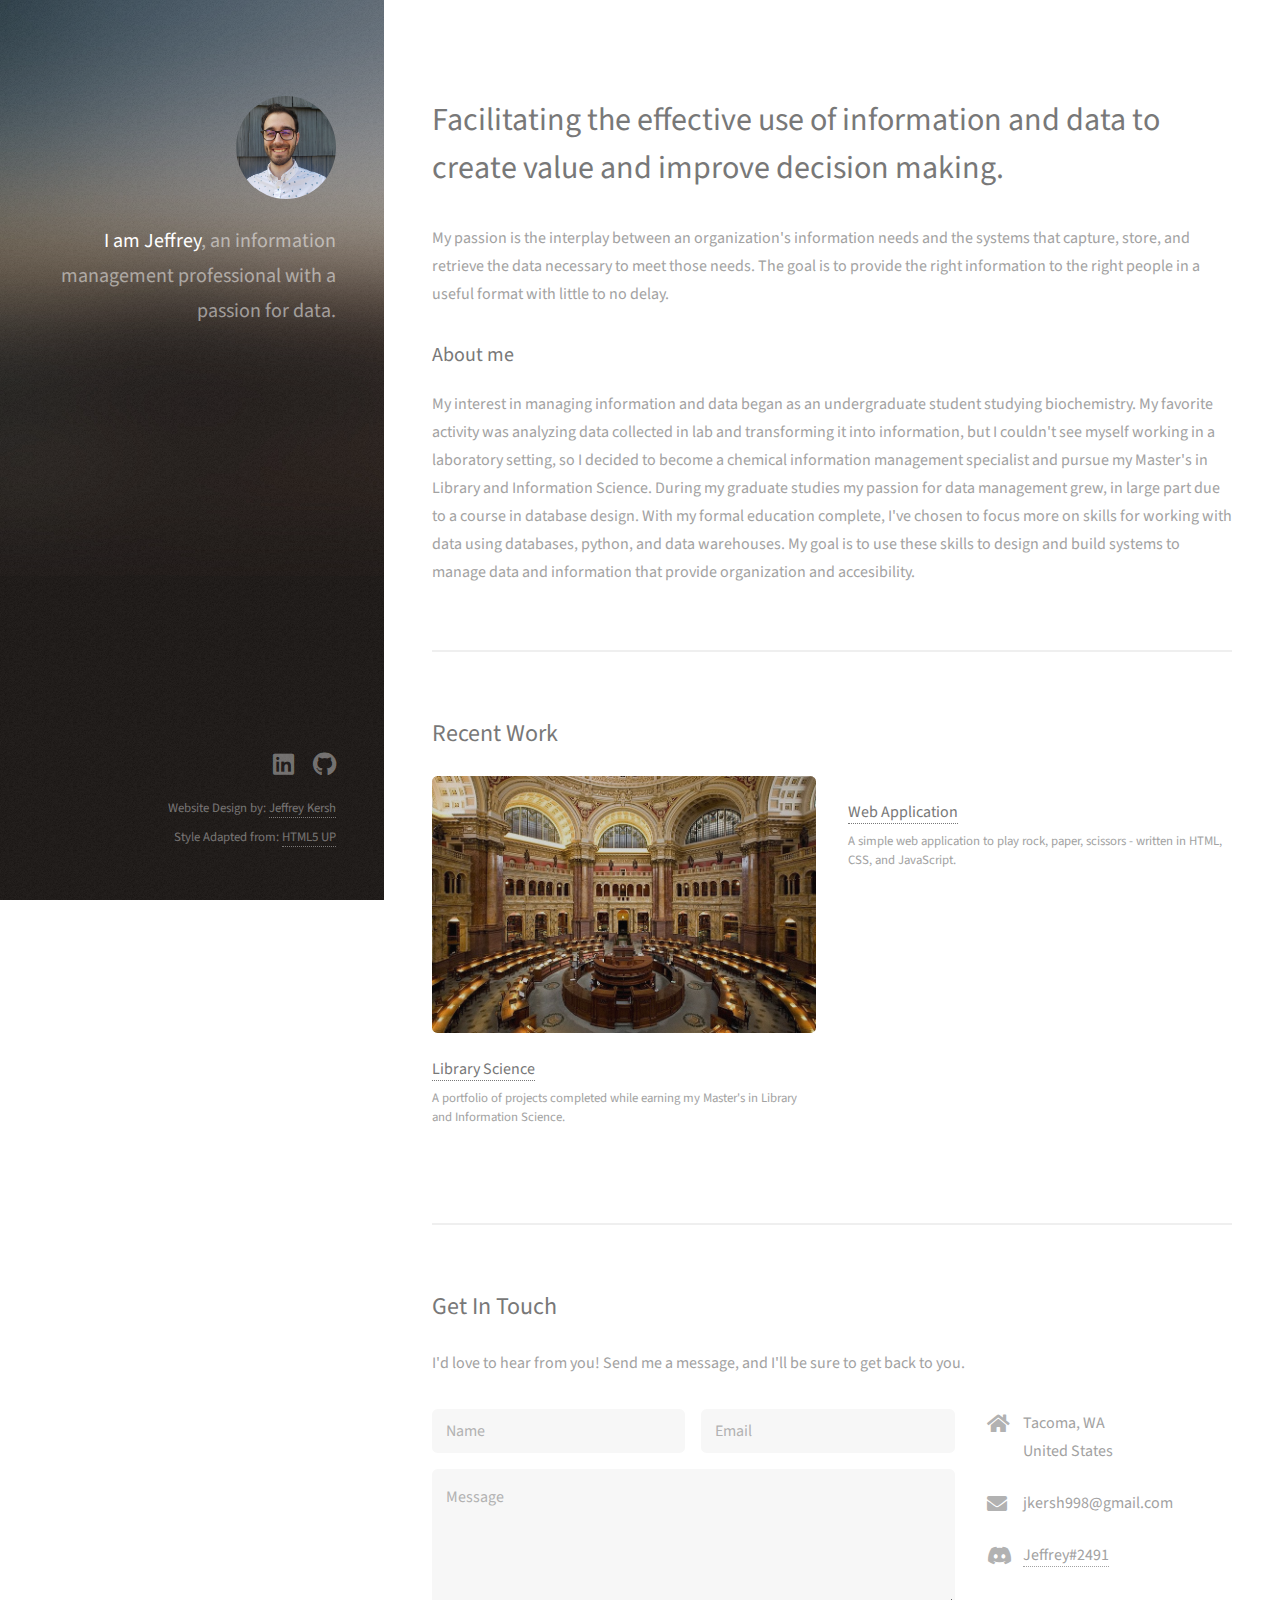
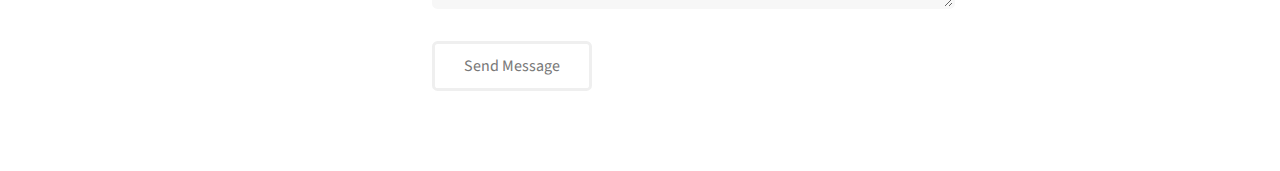
==== index.html @ 899136a6 "Updated Image for Web App" ====
<!DOCTYPE HTML>
<!--
	Strata by HTML5 UP
	html5up.net | @ajlkn
	Free for personal and commercial use under the CCA 3.0 license (html5up.net/license)
-->
<html>
	<head>
		<title>Jeffrey Kersh | Portfolio</title>
		<!-- website icon -->
		<link rel="icon" type="image/x-icon" href="/images/favicon.ico" >
		<link rel="shortcut icon" type="image/x-icon" href="/images/favicon.ico"/>
		<meta charset="utf-8" />
		<meta name="viewport" content="width=device-width, initial-scale=1, user-scalable=no" />
		<link rel="stylesheet" href="assets/css/main.css" />
	</head>
	<body class="is-preload">

		<!-- Header -->
			<header id="header">
				<div class="inner">
					<a href="#" class="image avatar"><img src="images/avatar.png" alt="" /></a>
					<h1><strong>I am Jeffrey</strong>, an information management professional <br />
						with a passion for data. 
						<!-- and aspiring <a href="https://www.codecademy.com/resources/blog/what-does-a-data-engineer-do/">data engineer</a>. -->
					</h1>
				</div>
			</header>

		<!-- Main -->
			<div id="main">

				<!-- One -->
					<section id="one">
						<header class="major">
							<h2>Facilitating the effective use of information and data to create value and improve decision making.<br />
							</h2>
						</header>
						<p>My passion is the interplay between an organization's information needs and the systems that capture, store, and retrieve the data necessary to meet those needs.
							The goal is to provide the right information to the right people in a useful format with little to no delay.
						</p>
						<h3>About me</h3>
						<p>My interest in managing information and data began as an undergraduate student studying biochemistry. My favorite activity was analyzing data collected in lab and transforming
							it into information, but I couldn't see myself working in a laboratory setting, so I decided to become a chemical information management specialist and pursue my Master's in 
							Library and Information Science. During my graduate studies my passion for data management grew, in large part due to a course in database design. With my formal education complete, 
							I've chosen to focus more on skills for working with data using databases, python, and data warehouses. My goal is to use these skills to design and build systems to manage data 
							and information that provide organization and accesibility.
							<!-- timeline - use images to clarify -->
						</p>
						<!-- <ul class="actions">
							<li><a href="#" class="button">Learn More</a></li>
						</ul> -->
					</section>

				<!-- Two -->
					<section id="two">
						<h2>Recent Work</h2>
						<div class="row">
							<!-- <article class="col-6 col-12-xsmall work-item">
								<a href="images/fulls/01.jpg" class="image fit thumb"><img src="images/thumbs/01.jpg" alt="" /></a>
								<h3>Database</h3>
								<p>A classic relational database designed to store information about a personal collection of books - including tracking information for loans.</p>
							</article>
							<article class="col-6 col-12-xsmall work-item">
								<a href="images/fulls/02.jpg" class="image fit thumb"><img src="images/thumbs/02.jpg" alt="" /></a>
								<h3>Python</h3>
								<p>A collection of classic programming problems and their solutions in python.</p>
							</article>
							<article class="col-6 col-12-xsmall work-item">
								<a href="images/fulls/03.jpg" class="image fit thumb"><img src="images/thumbs/03.jpg" alt="" /></a>
								<h3>Data Pipeline</h3>
								<p>An open-source ETL pipeline to prepare data for analysis.</p>
							</article> -->
							<article class="col-6 col-12-xsmall work-item">
								<a href="https://emporia.digication.com/jeffrey-kersh-slim-portfolio/Introduction" target="_blank" class="image fit thumb"><img src="images/thumbs/06.jpg" alt="" /></a>
								<h3><a href="https://emporia.digication.com/jeffrey-kersh-slim-portfolio/Introduction" target="_blank">Library Science</a></h3>
								<p>A portfolio of projects completed while earning my Master's in Library and Information Science.</p>
							</article>
							<article class="col-6 col-12-xsmall work-item">
								<a href="https://jeffrey-kersh.github.io/rock-paper-scissors/" class="image fit thumb"><img src="images/thumbs/04.jpg" alt="" /></a>
								<h3><a href="https://jeffrey-kersh.github.io/rock-paper-scissors/" target="_blank">Web Application</a></h3>
								<p>A simple web application to play rock, paper, scissors - written in HTML, CSS, and JavaScript.</p>
							</article>
							<!-- <article class="col-6 col-12-xsmall work-item">
								<a href="images/fulls/05.jpg" class="image fit thumb"><img src="images/thumbs/05.jpg" alt="" /></a>
								<h3>Excel</h3>
								<p>Custom Macros, Add-Ins, and VBA Projects for working with data in Excel.</p>
							</article> -->
						</div>
						<!-- <ul class="actions">
							<li><a href="#" class="button">Full Portfolio</a></li>
						</ul> -->
					</section>

				<!-- Three -->
					<section id="three">
						<h2>Get In Touch</h2>
						<p>I'd love to hear from you! Send me a message, and I'll be sure to get back to you.</p>
						<div class="row">
							<div class="col-8 col-12-small">
								<form method="post" action="#">
									<div class="row gtr-uniform gtr-50">
										<div class="col-6 col-12-xsmall"><input type="text" name="name" id="name" placeholder="Name" /></div>
										<div class="col-6 col-12-xsmall"><input type="email" name="email" id="email" placeholder="Email" /></div>
										<div class="col-12"><textarea name="message" id="message" placeholder="Message" rows="4"></textarea></div>
									</div>
								</form>
								<ul class="actions">
									<li><input type="submit" value="Send Message" /></li>
								</ul>
							</div>
							<div class="col-4 col-12-small">
								<ul class="labeled-icons">
									<li>
										<h3 class="icon solid fa-home"><span class="label">Address</span></h3>
										Tacoma, WA<br />
										United States
									</li>
									<!-- <li>
										<h3 class="icon solid fa-mobile-alt"><span class="label">Phone</span></h3>
										208-449-7172
									</li> -->
									<li>
										<h3 class="icon solid fa-envelope"><span class="label">Email</span></h3>
										jkersh998@gmail.com
									</li>
									<li>
										<h3 class="icon brands fa-discord"><span class="label">Discord</span></h3>
										<a href="https://discord.com/channels/Jeffrey#2491" target="_blank">Jeffrey#2491</a>
									</li>
								</ul>
							</div>
						</div>
					</section>

				<!-- Four -->
				<!--
					<section id="four">
						<h2>Elements</h2>

						<section>
							<h4>Text</h4>
							<p>This is <b>bold</b> and this is <strong>strong</strong>. This is <i>italic</i> and this is <em>emphasized</em>.
							This is <sup>superscript</sup> text and this is <sub>subscript</sub> text.
							This is <u>underlined</u> and this is code: <code>for (;;) { ... }</code>. Finally, <a href="#">this is a link</a>.</p>
							<hr />
							<header>
								<h4>Heading with a Subtitle</h4>
								<p>Lorem ipsum dolor sit amet nullam id egestas urna aliquam</p>
							</header>
							<p>Nunc lacinia ante nunc ac lobortis. Interdum adipiscing gravida odio porttitor sem non mi integer non faucibus ornare mi ut ante amet placerat aliquet. Volutpat eu sed ante lacinia sapien lorem accumsan varius montes viverra nibh in adipiscing blandit tempus accumsan.</p>
							<header>
								<h5>Heading with a Subtitle</h5>
								<p>Lorem ipsum dolor sit amet nullam id egestas urna aliquam</p>
							</header>
							<p>Nunc lacinia ante nunc ac lobortis. Interdum adipiscing gravida odio porttitor sem non mi integer non faucibus ornare mi ut ante amet placerat aliquet. Volutpat eu sed ante lacinia sapien lorem accumsan varius montes viverra nibh in adipiscing blandit tempus accumsan.</p>
							<hr />
							<h2>Heading Level 2</h2>
							<h3>Heading Level 3</h3>
							<h4>Heading Level 4</h4>
							<h5>Heading Level 5</h5>
							<h6>Heading Level 6</h6>
							<hr />
							<h5>Blockquote</h5>
							<blockquote>Fringilla nisl. Donec accumsan interdum nisi, quis tincidunt felis sagittis eget tempus euismod. Vestibulum ante ipsum primis in faucibus vestibulum. Blandit adipiscing eu felis iaculis volutpat ac adipiscing accumsan faucibus. Vestibulum ante ipsum primis in faucibus lorem ipsum dolor sit amet nullam adipiscing eu felis.</blockquote>
							<h5>Preformatted</h5>
							<pre><code>i = 0;

while (!deck.isInOrder()) {
print 'Iteration ' + i;
deck.shuffle();
i++;
}

print 'It took ' + i + ' iterations to sort the deck.';</code></pre>
						</section>

						<section>
							<h4>Lists</h4>
							<div class="row">
								<div class="col-6 col-12-xsmall">
									<h5>Unordered</h5>
									<ul>
										<li>Dolor pulvinar etiam magna etiam.</li>
										<li>Sagittis adipiscing lorem eleifend.</li>
										<li>Felis enim feugiat dolore viverra.</li>
									</ul>
									<h5>Alternate</h5>
									<ul class="alt">
										<li>Dolor pulvinar etiam magna etiam.</li>
										<li>Sagittis adipiscing lorem eleifend.</li>
										<li>Felis enim feugiat dolore viverra.</li>
									</ul>
								</div>
								<div class="col-6 col-12-xsmall">
									<h5>Ordered</h5>
									<ol>
										<li>Dolor pulvinar etiam magna etiam.</li>
										<li>Etiam vel felis at lorem sed viverra.</li>
										<li>Felis enim feugiat dolore viverra.</li>
										<li>Dolor pulvinar etiam magna etiam.</li>
										<li>Etiam vel felis at lorem sed viverra.</li>
										<li>Felis enim feugiat dolore viverra.</li>
									</ol>
									<h5>Icons</h5>
									<ul class="icons">
										<li><a href="#" class="icon brands fa-twitter"><span class="label">Twitter</span></a></li>
										<li><a href="#" class="icon brands fa-facebook-f"><span class="label">Facebook</span></a></li>
										<li><a href="#" class="icon brands fa-instagram"><span class="label">Instagram</span></a></li>
										<li><a href="#" class="icon brands fa-github"><span class="label">Github</span></a></li>
										<li><a href="#" class="icon brands fa-dribbble"><span class="label">Dribbble</span></a></li>
										<li><a href="#" class="icon brands fa-tumblr"><span class="label">Tumblr</span></a></li>
									</ul>
								</div>
							</div>
							<h5>Actions</h5>
							<ul class="actions">
								<li><a href="#" class="button primary">Default</a></li>
								<li><a href="#" class="button">Default</a></li>
							</ul>
							<ul class="actions small">
								<li><a href="#" class="button primary small">Small</a></li>
								<li><a href="#" class="button small">Small</a></li>
							</ul>
							<div class="row">
								<div class="col-6 col-12-small">
									<ul class="actions stacked">
										<li><a href="#" class="button primary">Default</a></li>
										<li><a href="#" class="button">Default</a></li>
									</ul>
								</div>
								<div class="col-6 col-12-small">
									<ul class="actions stacked">
										<li><a href="#" class="button primary small">Small</a></li>
										<li><a href="#" class="button small">Small</a></li>
									</ul>
								</div>
								<div class="col-6 col-12-small">
									<ul class="actions stacked">
										<li><a href="#" class="button primary fit">Default</a></li>
										<li><a href="#" class="button fit">Default</a></li>
									</ul>
								</div>
								<div class="col-6 col-12-small">
									<ul class="actions stacked">
										<li><a href="#" class="button primary small fit">Small</a></li>
										<li><a href="#" class="button small fit">Small</a></li>
									</ul>
								</div>
							</div>
						</section>

						<section>
							<h4>Table</h4>
							<h5>Default</h5>
							<div class="table-wrapper">
								<table>
									<thead>
										<tr>
											<th>Name</th>
											<th>Description</th>
											<th>Price</th>
										</tr>
									</thead>
									<tbody>
										<tr>
											<td>Item One</td>
											<td>Ante turpis integer aliquet porttitor.</td>
											<td>29.99</td>
										</tr>
										<tr>
											<td>Item Two</td>
											<td>Vis ac commodo adipiscing arcu aliquet.</td>
											<td>19.99</td>
										</tr>
										<tr>
											<td>Item Three</td>
											<td> Morbi faucibus arcu accumsan lorem.</td>
											<td>29.99</td>
										</tr>
										<tr>
											<td>Item Four</td>
											<td>Vitae integer tempus condimentum.</td>
											<td>19.99</td>
										</tr>
										<tr>
											<td>Item Five</td>
											<td>Ante turpis integer aliquet porttitor.</td>
											<td>29.99</td>
										</tr>
									</tbody>
									<tfoot>
										<tr>
											<td colspan="2"></td>
											<td>100.00</td>
										</tr>
									</tfoot>
								</table>
							</div>

							<h5>Alternate</h5>
							<div class="table-wrapper">
								<table class="alt">
									<thead>
										<tr>
											<th>Name</th>
											<th>Description</th>
											<th>Price</th>
										</tr>
									</thead>
									<tbody>
										<tr>
											<td>Item One</td>
											<td>Ante turpis integer aliquet porttitor.</td>
											<td>29.99</td>
										</tr>
										<tr>
											<td>Item Two</td>
											<td>Vis ac commodo adipiscing arcu aliquet.</td>
											<td>19.99</td>
										</tr>
										<tr>
											<td>Item Three</td>
											<td> Morbi faucibus arcu accumsan lorem.</td>
											<td>29.99</td>
										</tr>
										<tr>
											<td>Item Four</td>
											<td>Vitae integer tempus condimentum.</td>
											<td>19.99</td>
										</tr>
										<tr>
											<td>Item Five</td>
											<td>Ante turpis integer aliquet porttitor.</td>
											<td>29.99</td>
										</tr>
									</tbody>
									<tfoot>
										<tr>
											<td colspan="2"></td>
											<td>100.00</td>
										</tr>
									</tfoot>
								</table>
							</div>
						</section>

						<section>
							<h4>Buttons</h4>
							<ul class="actions">
								<li><a href="#" class="button primary">Primary</a></li>
								<li><a href="#" class="button">Default</a></li>
							</ul>
							<ul class="actions">
								<li><a href="#" class="button large">Large</a></li>
								<li><a href="#" class="button">Default</a></li>
								<li><a href="#" class="button small">Small</a></li>
							</ul>
							<ul class="actions fit">
								<li><a href="#" class="button primary fit">Fit</a></li>
								<li><a href="#" class="button fit">Fit</a></li>
							</ul>
							<ul class="actions fit small">
								<li><a href="#" class="button primary fit small">Fit + Small</a></li>
								<li><a href="#" class="button fit small">Fit + Small</a></li>
							</ul>
							<ul class="actions">
								<li><a href="#" class="button primary icon solid fa-download">Icon</a></li>
								<li><a href="#" class="button icon solid fa-download">Icon</a></li>
							</ul>
							<ul class="actions">
								<li><span class="button primary disabled">Primary</span></li>
								<li><span class="button disabled">Default</span></li>
							</ul>
						</section>

						<section>
							<h4>Form</h4>
							<form method="post" action="#">
								<div class="row gtr-uniform gtr-50">
									<div class="col-6 col-12-xsmall">
										<input type="text" name="demo-name" id="demo-name" value="" placeholder="Name" />
									</div>
									<div class="col-6 col-12-xsmall">
										<input type="email" name="demo-email" id="demo-email" value="" placeholder="Email" />
									</div>
									<div class="col-12">
										<select name="demo-category" id="demo-category">
											<option value="">- Category -</option>
											<option value="1">Manufacturing</option>
											<option value="1">Shipping</option>
											<option value="1">Administration</option>
											<option value="1">Human Resources</option>
										</select>
									</div>
									<div class="col-4 col-12-small">
										<input type="radio" id="demo-priority-low" name="demo-priority" checked>
										<label for="demo-priority-low">Low Priority</label>
									</div>
									<div class="col-4 col-12-small">
										<input type="radio" id="demo-priority-normal" name="demo-priority">
										<label for="demo-priority-normal">Normal Priority</label>
									</div>
									<div class="col-4 col-12-small">
										<input type="radio" id="demo-priority-high" name="demo-priority">
										<label for="demo-priority-high">High Priority</label>
									</div>
									<div class="col-6 col-12-small">
										<input type="checkbox" id="demo-copy" name="demo-copy">
										<label for="demo-copy">Email me a copy of this message</label>
									</div>
									<div class="col-6 col-12-small">
										<input type="checkbox" id="demo-human" name="demo-human" checked>
										<label for="demo-human">I am a human and not a robot</label>
									</div>
									<div class="col-12">
										<textarea name="demo-message" id="demo-message" placeholder="Enter your message" rows="6"></textarea>
									</div>
									<div class="col-12">
										<ul class="actions">
											<li><input type="submit" value="Send Message" class="primary" /></li>
											<li><input type="reset" value="Reset" /></li>
										</ul>
									</div>
								</div>
							</form>
						</section>

						<section>
							<h4>Image</h4>
							<h5>Fit</h5>
							<div class="box alt">
								<div class="row gtr-50 gtr-uniform">
									<div class="col-12"><span class="image fit"><img src="images/fulls/05.jpg" alt="" /></span></div>
									<div class="col-4"><span class="image fit"><img src="images/thumbs/01.jpg" alt="" /></span></div>
									<div class="col-4"><span class="image fit"><img src="images/thumbs/02.jpg" alt="" /></span></div>
									<div class="col-4"><span class="image fit"><img src="images/thumbs/03.jpg" alt="" /></span></div>
									<div class="col-4"><span class="image fit"><img src="images/thumbs/04.jpg" alt="" /></span></div>
									<div class="col-4"><span class="image fit"><img src="images/thumbs/05.jpg" alt="" /></span></div>
									<div class="col-4"><span class="image fit"><img src="images/thumbs/06.jpg" alt="" /></span></div>
									<div class="col-4"><span class="image fit"><img src="images/thumbs/03.jpg" alt="" /></span></div>
									<div class="col-4"><span class="image fit"><img src="images/thumbs/02.jpg" alt="" /></span></div>
									<div class="col-4"><span class="image fit"><img src="images/thumbs/01.jpg" alt="" /></span></div>
								</div>
							</div>
							<h5>Left &amp; Right</h5>
							<p><span class="image left"><img src="images/avatar.jpg" alt="" /></span>Fringilla nisl. Donec accumsan interdum nisi, quis tincidunt felis sagittis eget. tempus euismod. Vestibulum ante ipsum primis in faucibus vestibulum. Blandit adipiscing eu felis iaculis volutpat ac adipiscing accumsan eu faucibus. Integer ac pellentesque praesent tincidunt felis sagittis eget. tempus euismod. Vestibulum ante ipsum primis in faucibus vestibulum. Blandit adipiscing eu felis iaculis volutpat ac adipiscing accumsan eu faucibus. Integer ac pellentesque praesent. Donec accumsan interdum nisi, quis tincidunt felis sagittis eget. tempus euismod. Vestibulum ante ipsum primis in faucibus vestibulum. Blandit adipiscing eu felis iaculis volutpat ac adipiscing accumsan eu faucibus. Integer ac pellentesque praesent tincidunt felis sagittis eget. tempus euismod. Vestibulum ante ipsum primis in faucibus vestibulum. Blandit adipiscing eu felis iaculis volutpat ac adipiscing accumsan eu faucibus. Integer ac pellentesque praesent.</p>
							<p><span class="image right"><img src="images/avatar.jpg" alt="" /></span>Fringilla nisl. Donec accumsan interdum nisi, quis tincidunt felis sagittis eget. tempus euismod. Vestibulum ante ipsum primis in faucibus vestibulum. Blandit adipiscing eu felis iaculis volutpat ac adipiscing accumsan eu faucibus. Integer ac pellentesque praesent tincidunt felis sagittis eget. tempus euismod. Vestibulum ante ipsum primis in faucibus vestibulum. Blandit adipiscing eu felis iaculis volutpat ac adipiscing accumsan eu faucibus. Integer ac pellentesque praesent. Donec accumsan interdum nisi, quis tincidunt felis sagittis eget. tempus euismod. Vestibulum ante ipsum primis in faucibus vestibulum. Blandit adipiscing eu felis iaculis volutpat ac adipiscing accumsan eu faucibus. Integer ac pellentesque praesent tincidunt felis sagittis eget. tempus euismod. Vestibulum ante ipsum primis in faucibus vestibulum. Blandit adipiscing eu felis iaculis volutpat ac adipiscing accumsan eu faucibus. Integer ac pellentesque praesent.</p>
						</section>

					</section>
				-->

			</div>

		<!-- Footer -->
			<footer id="footer">
				<div class="inner">
					<ul class="icons">
						<li><a href="https://www.linkedin.com/in/jeffrey-kersh/" target="_blank" class="icon brands fa-linkedin"><span class="label">Twitter</span></a></li>
						<li><a href="https://github.com/jeffrey-kersh" target="_blank" class="icon brands fa-github"><span class="label">Github</span></a></li>
						<!-- <li><a href="#" class="icon brands fa-dribbble"><span class="label">Dribbble</span></a></li>
						<li><a href="#" class="icon solid fa-envelope"><span class="label">Email</span></a></li> -->
					</ul>
					<ul class="copyright">
						<!-- <li>&copy; Untitled</li> -->
						<li>Website Design by: <a href="https://www.jeffreykersh.com">Jeffrey Kersh</a></li>
						<li>Style Adapted from: <a href="http://html5up.net">HTML5 UP</a></li>
					</ul>
				</div>
			</footer>

		<!-- Scripts -->
			<script src="assets/js/jquery.min.js"></script>
			<!-- <script src="assets/js/jquery.poptrox.min.js"></script> -->
			<script src="assets/js/browser.min.js"></script>
			<script src="assets/js/breakpoints.min.js"></script>
			<script src="assets/js/util.js"></script>
			<script src="assets/js/main.js"></script>

	</body>
</html>
---- assets/css/main.css ----
@import url("fontawesome-all.min.css");
@import url("https://fonts.googleapis.com/css?family=Source+Sans+Pro:400,400italic");

/*
	Strata by HTML5 UP
	html5up.net | @ajlkn
	Free for personal and commercial use under the CCA 3.0 license (html5up.net/license)
*/

html, body, div, span, applet, object,
iframe, h1, h2, h3, h4, h5, h6, p, blockquote,
pre, a, abbr, acronym, address, big, cite,
code, del, dfn, em, img, ins, kbd, q, s, samp,
small, strike, strong, sub, sup, tt, var, b,
u, i, center, dl, dt, dd, ol, ul, li, fieldset,
form, label, legend, table, caption, tbody,
tfoot, thead, tr, th, td, article, aside,
canvas, details, embed, figure, figcaption,
footer, header, hgroup, menu, nav, output, ruby,
section, summary, time, mark, audio, video {
	margin: 0;
	padding: 0;
	border: 0;
	font-size: 100%;
	font: inherit;
	vertical-align: baseline;}

article, aside, details, figcaption, figure,
footer, header, hgroup, menu, nav, section {
	display: block;}

body {
	line-height: 1;
}

ol, ul {
	list-style: none;
}

blockquote, q {
	quotes: none;
}

	blockquote:before, blockquote:after, q:before, q:after {
		content: '';
		content: none;
	}

table {
	border-collapse: collapse;
	border-spacing: 0;
}

body {
	-webkit-text-size-adjust: none;
}

mark {
	background-color: transparent;
	color: inherit;
}

input::-moz-focus-inner {
	border: 0;
	padding: 0;
}

input, select, textarea {
	-moz-appearance: none;
	-webkit-appearance: none;
	-ms-appearance: none;
	appearance: none;
}

/* Basic */

	html {
		box-sizing: border-box;
	}

	*, *:before, *:after {
		box-sizing: inherit;
	}

	body {
		background: #fff;
	}

		body.is-preload *, body.is-preload *:before, body.is-preload *:after {
			-moz-animation: none !important;
			-webkit-animation: none !important;
			-ms-animation: none !important;
			animation: none !important;
			-moz-transition: none !important;
			-webkit-transition: none !important;
			-ms-transition: none !important;
			transition: none !important;
		}

	body, input, select, textarea {
		color: #a2a2a2;
		font-family: "Source Sans Pro", Helvetica, sans-serif;
		font-size: 16pt;
		font-weight: 400;
		line-height: 1.75em;
	}

	a {
		-moz-transition: color 0.2s ease-in-out, border-color 0.2s ease-in-out;
		-webkit-transition: color 0.2s ease-in-out, border-color 0.2s ease-in-out;
		-ms-transition: color 0.2s ease-in-out, border-color 0.2s ease-in-out;
		transition: color 0.2s ease-in-out, border-color 0.2s ease-in-out;
		border-bottom: dotted 1px;
		color: #49bf9d;
		text-decoration: none;
	}

		a:hover {
			border-bottom-color: transparent;
			color: #49bf9d !important;
			text-decoration: none;
		}

	strong, b {
		color: #787878;
		font-weight: 400;
	}

	em, i {
		font-style: italic;
	}

	p {
		margin: 0 0 2em 0;
	}

	h1, h2, h3, h4, h5, h6 {
		color: #787878;
		font-weight: 400;
		line-height: 1em;
		margin: 0 0 1em 0;
	}

		h1 a, h2 a, h3 a, h4 a, h5 a, h6 a {
			color: inherit;
			text-decoration: none;
		}

	h1 {
		font-size: 2em;
		line-height: 1.5em;
	}

	h2 {
		font-size: 1.5em;
		line-height: 1.5em;
	}

	h3 {
		font-size: 1.25em;
		line-height: 1.5em;
	}

	h4 {
		font-size: 1.1em;
		line-height: 1.5em;
	}

	h5 {
		font-size: 0.9em;
		line-height: 1.5em;
	}

	h6 {
		font-size: 0.7em;
		line-height: 1.5em;
	}

	sub {
		font-size: 0.8em;
		position: relative;
		top: 0.5em;
	}

	sup {
		font-size: 0.8em;
		position: relative;
		top: -0.5em;
	}

	hr {
		border: 0;
		border-bottom: solid 2px #efefef;
		margin: 2em 0;
	}

		hr.major {
			margin: 3em 0;
		}

	blockquote {
		border-left: solid 6px #efefef;
		font-style: italic;
		margin: 0 0 2em 0;
		padding: 0.5em 0 0.5em 1.5em;
	}

	code {
		background: #f7f7f7;
		border-radius: 0.35em;
		border: solid 2px #efefef;
		font-family: "Courier New", monospace;
		font-size: 0.9em;
		margin: 0 0.25em;
		padding: 0.25em 0.65em;
	}

	pre {
		-webkit-overflow-scrolling: touch;
		font-family: "Courier New", monospace;
		font-size: 0.9em;
		margin: 0 0 2em 0;
	}

		pre code {
			display: block;
			line-height: 1.75em;
			padding: 1em 1.5em;
			overflow-x: auto;
		}

	.align-left {
		text-align: left;
	}

	.align-center {
		text-align: center;
	}

	.align-right {
		text-align: right;
	}

/* Container */

	.container {
		margin: 0 auto;
		max-width: calc(100% - 4em);
		width: 100%;
	}

		.container.xsmall {
			width: 25%;
		}

		.container.small {
			width: 50%;
		}

		.container.medium {
			width: 75%;
		}

		.container.large {
			width: 125%;
		}

		.container.xlarge {
			width: 150%;
		}

		.container.max {
			width: 100%;
		}

		@media screen and (max-width: 980px) {

			.container {
				width: 100% !important;
				max-width: 100% !important;
			}

		}

		@media screen and (max-width: 480px) {

			.container {
				max-width: calc(100% - 3em);
			}

		}

/* Row */

	.row {
		display: flex;
		flex-wrap: wrap;
		box-sizing: border-box;
		align-items: stretch;
	}

		.row > * {
			box-sizing: border-box;
		}

		.row.gtr-uniform > * > :last-child {
			margin-bottom: 0;
		}

		.row.aln-left {
			justify-content: flex-start;
		}

		.row.aln-center {
			justify-content: center;
		}

		.row.aln-right {
			justify-content: flex-end;
		}

		.row.aln-top {
			align-items: flex-start;
		}

		.row.aln-middle {
			align-items: center;
		}

		.row.aln-bottom {
			align-items: flex-end;
		}

		.row > .imp {
			order: -1;
		}

		.row > .col-1 {
			width: 8.33333%;
		}

		.row > .off-1 {
			margin-left: 8.33333%;
		}

		.row > .col-2 {
			width: 16.66667%;
		}

		.row > .off-2 {
			margin-left: 16.66667%;
		}

		.row > .col-3 {
			width: 25%;
		}

		.row > .off-3 {
			margin-left: 25%;
		}

		.row > .col-4 {
			width: 33.33333%;
		}

		.row > .off-4 {
			margin-left: 33.33333%;
		}

		.row > .col-5 {
			width: 41.66667%;
		}

		.row > .off-5 {
			margin-left: 41.66667%;
		}

		.row > .col-6 {
			width: 50%;
		}

		.row > .off-6 {
			margin-left: 50%;
		}

		.row > .col-7 {
			width: 58.33333%;
		}

		.row > .off-7 {
			margin-left: 58.33333%;
		}

		.row > .col-8 {
			width: 66.66667%;
		}

		.row > .off-8 {
			margin-left: 66.66667%;
		}

		.row > .col-9 {
			width: 75%;
		}

		.row > .off-9 {
			margin-left: 75%;
		}

		.row > .col-10 {
			width: 83.33333%;
		}

		.row > .off-10 {
			margin-left: 83.33333%;
		}

		.row > .col-11 {
			width: 91.66667%;
		}

		.row > .off-11 {
			margin-left: 91.66667%;
		}

		.row > .col-12 {
			width: 100%;
		}

		.row > .off-12 {
			margin-left: 100%;
		}

		.row.gtr-0 {
			margin-top: 0;
			margin-left: 0em;
		}

			.row.gtr-0 > * {
				padding: 0 0 0 0em;
			}

			.row.gtr-0.gtr-uniform {
				margin-top: 0em;
			}

				.row.gtr-0.gtr-uniform > * {
					padding-top: 0em;
				}

		.row.gtr-25 {
			margin-top: 0;
			margin-left: -0.625em;
		}

			.row.gtr-25 > * {
				padding: 0 0 0 0.625em;
			}

			.row.gtr-25.gtr-uniform {
				margin-top: -0.625em;
			}

				.row.gtr-25.gtr-uniform > * {
					padding-top: 0.625em;
				}

		.row.gtr-50 {
			margin-top: 0;
			margin-left: -1.25em;
		}

			.row.gtr-50 > * {
				padding: 0 0 0 1.25em;
			}

			.row.gtr-50.gtr-uniform {
				margin-top: -1.25em;
			}

				.row.gtr-50.gtr-uniform > * {
					padding-top: 1.25em;
				}

		.row {
			margin-top: 0;
			margin-left: -2.5em;
		}

			.row > * {
				padding: 0 0 0 2.5em;
			}

			.row.gtr-uniform {
				margin-top: -2.5em;
			}

				.row.gtr-uniform > * {
					padding-top: 2.5em;
				}

		.row.gtr-150 {
			margin-top: 0;
			margin-left: -3.75em;
		}

			.row.gtr-150 > * {
				padding: 0 0 0 3.75em;
			}

			.row.gtr-150.gtr-uniform {
				margin-top: -3.75em;
			}

				.row.gtr-150.gtr-uniform > * {
					padding-top: 3.75em;
				}

		.row.gtr-200 {
			margin-top: 0;
			margin-left: -5em;
		}

			.row.gtr-200 > * {
				padding: 0 0 0 5em;
			}

			.row.gtr-200.gtr-uniform {
				margin-top: -5em;
			}

				.row.gtr-200.gtr-uniform > * {
					padding-top: 5em;
				}

		@media screen and (max-width: 1800px) {

			.row {
				display: flex;
				flex-wrap: wrap;
				box-sizing: border-box;
				align-items: stretch;
			}

				.row > * {
					box-sizing: border-box;
				}

				.row.gtr-uniform > * > :last-child {
					margin-bottom: 0;
				}

				.row.aln-left {
					justify-content: flex-start;
				}

				.row.aln-center {
					justify-content: center;
				}

				.row.aln-right {
					justify-content: flex-end;
				}

				.row.aln-top {
					align-items: flex-start;
				}

				.row.aln-middle {
					align-items: center;
				}

				.row.aln-bottom {
					align-items: flex-end;
				}

				.row > .imp-xlarge {
					order: -1;
				}

				.row > .col-1-xlarge {
					width: 8.33333%;
				}

				.row > .off-1-xlarge {
					margin-left: 8.33333%;
				}

				.row > .col-2-xlarge {
					width: 16.66667%;
				}

				.row > .off-2-xlarge {
					margin-left: 16.66667%;
				}

				.row > .col-3-xlarge {
					width: 25%;
				}

				.row > .off-3-xlarge {
					margin-left: 25%;
				}

				.row > .col-4-xlarge {
					width: 33.33333%;
				}

				.row > .off-4-xlarge {
					margin-left: 33.33333%;
				}

				.row > .col-5-xlarge {
					width: 41.66667%;
				}

				.row > .off-5-xlarge {
					margin-left: 41.66667%;
				}

				.row > .col-6-xlarge {
					width: 50%;
				}

				.row > .off-6-xlarge {
					margin-left: 50%;
				}

				.row > .col-7-xlarge {
					width: 58.33333%;
				}

				.row > .off-7-xlarge {
					margin-left: 58.33333%;
				}

				.row > .col-8-xlarge {
					width: 66.66667%;
				}

				.row > .off-8-xlarge {
					margin-left: 66.66667%;
				}

				.row > .col-9-xlarge {
					width: 75%;
				}

				.row > .off-9-xlarge {
					margin-left: 75%;
				}

				.row > .col-10-xlarge {
					width: 83.33333%;
				}

				.row > .off-10-xlarge {
					margin-left: 83.33333%;
				}

				.row > .col-11-xlarge {
					width: 91.66667%;
				}

				.row > .off-11-xlarge {
					margin-left: 91.66667%;
				}

				.row > .col-12-xlarge {
					width: 100%;
				}

				.row > .off-12-xlarge {
					margin-left: 100%;
				}

				.row.gtr-0 {
					margin-top: 0;
					margin-left: 0em;
				}

					.row.gtr-0 > * {
						padding: 0 0 0 0em;
					}

					.row.gtr-0.gtr-uniform {
						margin-top: 0em;
					}

						.row.gtr-0.gtr-uniform > * {
							padding-top: 0em;
						}

				.row.gtr-25 {
					margin-top: 0;
					margin-left: -0.625em;
				}

					.row.gtr-25 > * {
						padding: 0 0 0 0.625em;
					}

					.row.gtr-25.gtr-uniform {
						margin-top: -0.625em;
					}

						.row.gtr-25.gtr-uniform > * {
							padding-top: 0.625em;
						}

				.row.gtr-50 {
					margin-top: 0;
					margin-left: -1.25em;
				}

					.row.gtr-50 > * {
						padding: 0 0 0 1.25em;
					}

					.row.gtr-50.gtr-uniform {
						margin-top: -1.25em;
					}

						.row.gtr-50.gtr-uniform > * {
							padding-top: 1.25em;
						}

				.row {
					margin-top: 0;
					margin-left: -2.5em;
				}

					.row > * {
						padding: 0 0 0 2.5em;
					}

					.row.gtr-uniform {
						margin-top: -2.5em;
					}

						.row.gtr-uniform > * {
							padding-top: 2.5em;
						}

				.row.gtr-150 {
					margin-top: 0;
					margin-left: -3.75em;
				}

					.row.gtr-150 > * {
						padding: 0 0 0 3.75em;
					}

					.row.gtr-150.gtr-uniform {
						margin-top: -3.75em;
					}

						.row.gtr-150.gtr-uniform > * {
							padding-top: 3.75em;
						}

				.row.gtr-200 {
					margin-top: 0;
					margin-left: -5em;
				}

					.row.gtr-200 > * {
						padding: 0 0 0 5em;
					}

					.row.gtr-200.gtr-uniform {
						margin-top: -5em;
					}

						.row.gtr-200.gtr-uniform > * {
							padding-top: 5em;
						}

		}

		@media screen and (max-width: 1280px) {

			.row {
				display: flex;
				flex-wrap: wrap;
				box-sizing: border-box;
				align-items: stretch;
			}

				.row > * {
					box-sizing: border-box;
				}

				.row.gtr-uniform > * > :last-child {
					margin-bottom: 0;
				}

				.row.aln-left {
					justify-content: flex-start;
				}

				.row.aln-center {
					justify-content: center;
				}

				.row.aln-right {
					justify-content: flex-end;
				}

				.row.aln-top {
					align-items: flex-start;
				}

				.row.aln-middle {
					align-items: center;
				}

				.row.aln-bottom {
					align-items: flex-end;
				}

				.row > .imp-large {
					order: -1;
				}

				.row > .col-1-large {
					width: 8.33333%;
				}

				.row > .off-1-large {
					margin-left: 8.33333%;
				}

				.row > .col-2-large {
					width: 16.66667%;
				}

				.row > .off-2-large {
					margin-left: 16.66667%;
				}

				.row > .col-3-large {
					width: 25%;
				}

				.row > .off-3-large {
					margin-left: 25%;
				}

				.row > .col-4-large {
					width: 33.33333%;
				}

				.row > .off-4-large {
					margin-left: 33.33333%;
				}

				.row > .col-5-large {
					width: 41.66667%;
				}

				.row > .off-5-large {
					margin-left: 41.66667%;
				}

				.row > .col-6-large {
					width: 50%;
				}

				.row > .off-6-large {
					margin-left: 50%;
				}

				.row > .col-7-large {
					width: 58.33333%;
				}

				.row > .off-7-large {
					margin-left: 58.33333%;
				}

				.row > .col-8-large {
					width: 66.66667%;
				}

				.row > .off-8-large {
					margin-left: 66.66667%;
				}

				.row > .col-9-large {
					width: 75%;
				}

				.row > .off-9-large {
					margin-left: 75%;
				}

				.row > .col-10-large {
					width: 83.33333%;
				}

				.row > .off-10-large {
					margin-left: 83.33333%;
				}

				.row > .col-11-large {
					width: 91.66667%;
				}

				.row > .off-11-large {
					margin-left: 91.66667%;
				}

				.row > .col-12-large {
					width: 100%;
				}

				.row > .off-12-large {
					margin-left: 100%;
				}

				.row.gtr-0 {
					margin-top: 0;
					margin-left: 0em;
				}

					.row.gtr-0 > * {
						padding: 0 0 0 0em;
					}

					.row.gtr-0.gtr-uniform {
						margin-top: 0em;
					}

						.row.gtr-0.gtr-uniform > * {
							padding-top: 0em;
						}

				.row.gtr-25 {
					margin-top: 0;
					margin-left: -0.5em;
				}

					.row.gtr-25 > * {
						padding: 0 0 0 0.5em;
					}

					.row.gtr-25.gtr-uniform {
						margin-top: -0.5em;
					}

						.row.gtr-25.gtr-uniform > * {
							padding-top: 0.5em;
						}

				.row.gtr-50 {
					margin-top: 0;
					margin-left: -1em;
				}

					.row.gtr-50 > * {
						padding: 0 0 0 1em;
					}

					.row.gtr-50.gtr-uniform {
						margin-top: -1em;
					}

						.row.gtr-50.gtr-uniform > * {
							padding-top: 1em;
						}

				.row {
					margin-top: 0;
					margin-left: -2em;
				}

					.row > * {
						padding: 0 0 0 2em;
					}

					.row.gtr-uniform {
						margin-top: -2em;
					}

						.row.gtr-uniform > * {
							padding-top: 2em;
						}

				.row.gtr-150 {
					margin-top: 0;
					margin-left: -3em;
				}

					.row.gtr-150 > * {
						padding: 0 0 0 3em;
					}

					.row.gtr-150.gtr-uniform {
						margin-top: -3em;
					}

						.row.gtr-150.gtr-uniform > * {
							padding-top: 3em;
						}

				.row.gtr-200 {
					margin-top: 0;
					margin-left: -4em;
				}

					.row.gtr-200 > * {
						padding: 0 0 0 4em;
					}

					.row.gtr-200.gtr-uniform {
						margin-top: -4em;
					}

						.row.gtr-200.gtr-uniform > * {
							padding-top: 4em;
						}

		}

		@media screen and (max-width: 980px) {

			.row {
				display: flex;
				flex-wrap: wrap;
				box-sizing: border-box;
				align-items: stretch;
			}

				.row > * {
					box-sizing: border-box;
				}

				.row.gtr-uniform > * > :last-child {
					margin-bottom: 0;
				}

				.row.aln-left {
					justify-content: flex-start;
				}

				.row.aln-center {
					justify-content: center;
				}

				.row.aln-right {
					justify-content: flex-end;
				}

				.row.aln-top {
					align-items: flex-start;
				}

				.row.aln-middle {
					align-items: center;
				}

				.row.aln-bottom {
					align-items: flex-end;
				}

				.row > .imp-medium {
					order: -1;
				}

				.row > .col-1-medium {
					width: 8.33333%;
				}

				.row > .off-1-medium {
					margin-left: 8.33333%;
				}

				.row > .col-2-medium {
					width: 16.66667%;
				}

				.row > .off-2-medium {
					margin-left: 16.66667%;
				}

				.row > .col-3-medium {
					width: 25%;
				}

				.row > .off-3-medium {
					margin-left: 25%;
				}

				.row > .col-4-medium {
					width: 33.33333%;
				}

				.row > .off-4-medium {
					margin-left: 33.33333%;
				}

				.row > .col-5-medium {
					width: 41.66667%;
				}

				.row > .off-5-medium {
					margin-left: 41.66667%;
				}

				.row > .col-6-medium {
					width: 50%;
				}

				.row > .off-6-medium {
					margin-left: 50%;
				}

				.row > .col-7-medium {
					width: 58.33333%;
				}

				.row > .off-7-medium {
					margin-left: 58.33333%;
				}

				.row > .col-8-medium {
					width: 66.66667%;
				}

				.row > .off-8-medium {
					margin-left: 66.66667%;
				}

				.row > .col-9-medium {
					width: 75%;
				}

				.row > .off-9-medium {
					margin-left: 75%;
				}

				.row > .col-10-medium {
					width: 83.33333%;
				}

				.row > .off-10-medium {
					margin-left: 83.33333%;
				}

				.row > .col-11-medium {
					width: 91.66667%;
				}

				.row > .off-11-medium {
					margin-left: 91.66667%;
				}

				.row > .col-12-medium {
					width: 100%;
				}

				.row > .off-12-medium {
					margin-left: 100%;
				}

				.row.gtr-0 {
					margin-top: 0;
					margin-left: 0em;
				}

					.row.gtr-0 > * {
						padding: 0 0 0 0em;
					}

					.row.gtr-0.gtr-uniform {
						margin-top: 0em;
					}

						.row.gtr-0.gtr-uniform > * {
							padding-top: 0em;
						}

				.row.gtr-25 {
					margin-top: 0;
					margin-left: -0.5em;
				}

					.row.gtr-25 > * {
						padding: 0 0 0 0.5em;
					}

					.row.gtr-25.gtr-uniform {
						margin-top: -0.5em;
					}

						.row.gtr-25.gtr-uniform > * {
							padding-top: 0.5em;
						}

				.row.gtr-50 {
					margin-top: 0;
					margin-left: -1em;
				}

					.row.gtr-50 > * {
						padding: 0 0 0 1em;
					}

					.row.gtr-50.gtr-uniform {
						margin-top: -1em;
					}

						.row.gtr-50.gtr-uniform > * {
							padding-top: 1em;
						}

				.row {
					margin-top: 0;
					margin-left: -2em;
				}

					.row > * {
						padding: 0 0 0 2em;
					}

					.row.gtr-uniform {
						margin-top: -2em;
					}

						.row.gtr-uniform > * {
							padding-top: 2em;
						}

				.row.gtr-150 {
					margin-top: 0;
					margin-left: -3em;
				}

					.row.gtr-150 > * {
						padding: 0 0 0 3em;
					}

					.row.gtr-150.gtr-uniform {
						margin-top: -3em;
					}

						.row.gtr-150.gtr-uniform > * {
							padding-top: 3em;
						}

				.row.gtr-200 {
					margin-top: 0;
					margin-left: -4em;
				}

					.row.gtr-200 > * {
						padding: 0 0 0 4em;
					}

					.row.gtr-200.gtr-uniform {
						margin-top: -4em;
					}

						.row.gtr-200.gtr-uniform > * {
							padding-top: 4em;
						}

		}

		@media screen and (max-width: 736px) {

			.row {
				display: flex;
				flex-wrap: wrap;
				box-sizing: border-box;
				align-items: stretch;
			}

				.row > * {
					box-sizing: border-box;
				}

				.row.gtr-uniform > * > :last-child {
					margin-bottom: 0;
				}

				.row.aln-left {
					justify-content: flex-start;
				}

				.row.aln-center {
					justify-content: center;
				}

				.row.aln-right {
					justify-content: flex-end;
				}

				.row.aln-top {
					align-items: flex-start;
				}

				.row.aln-middle {
					align-items: center;
				}

				.row.aln-bottom {
					align-items: flex-end;
				}

				.row > .imp-small {
					order: -1;
				}

				.row > .col-1-small {
					width: 8.33333%;
				}

				.row > .off-1-small {
					margin-left: 8.33333%;
				}

				.row > .col-2-small {
					width: 16.66667%;
				}

				.row > .off-2-small {
					margin-left: 16.66667%;
				}

				.row > .col-3-small {
					width: 25%;
				}

				.row > .off-3-small {
					margin-left: 25%;
				}

				.row > .col-4-small {
					width: 33.33333%;
				}

				.row > .off-4-small {
					margin-left: 33.33333%;
				}

				.row > .col-5-small {
					width: 41.66667%;
				}

				.row > .off-5-small {
					margin-left: 41.66667%;
				}

				.row > .col-6-small {
					width: 50%;
				}

				.row > .off-6-small {
					margin-left: 50%;
				}

				.row > .col-7-small {
					width: 58.33333%;
				}

				.row > .off-7-small {
					margin-left: 58.33333%;
				}

				.row > .col-8-small {
					width: 66.66667%;
				}

				.row > .off-8-small {
					margin-left: 66.66667%;
				}

				.row > .col-9-small {
					width: 75%;
				}

				.row > .off-9-small {
					margin-left: 75%;
				}

				.row > .col-10-small {
					width: 83.33333%;
				}

				.row > .off-10-small {
					margin-left: 83.33333%;
				}

				.row > .col-11-small {
					width: 91.66667%;
				}

				.row > .off-11-small {
					margin-left: 91.66667%;
				}

				.row > .col-12-small {
					width: 100%;
				}

				.row > .off-12-small {
					margin-left: 100%;
				}

				.row.gtr-0 {
					margin-top: 0;
					margin-left: 0em;
				}

					.row.gtr-0 > * {
						padding: 0 0 0 0em;
					}

					.row.gtr-0.gtr-uniform {
						margin-top: 0em;
					}

						.row.gtr-0.gtr-uniform > * {
							padding-top: 0em;
						}

				.row.gtr-25 {
					margin-top: 0;
					margin-left: -0.375em;
				}

					.row.gtr-25 > * {
						padding: 0 0 0 0.375em;
					}

					.row.gtr-25.gtr-uniform {
						margin-top: -0.375em;
					}

						.row.gtr-25.gtr-uniform > * {
							padding-top: 0.375em;
						}

				.row.gtr-50 {
					margin-top: 0;
					margin-left: -0.75em;
				}

					.row.gtr-50 > * {
						padding: 0 0 0 0.75em;
					}

					.row.gtr-50.gtr-uniform {
						margin-top: -0.75em;
					}

						.row.gtr-50.gtr-uniform > * {
							padding-top: 0.75em;
						}

				.row {
					margin-top: 0;
					margin-left: -1.5em;
				}

					.row > * {
						padding: 0 0 0 1.5em;
					}

					.row.gtr-uniform {
						margin-top: -1.5em;
					}

						.row.gtr-uniform > * {
							padding-top: 1.5em;
						}

				.row.gtr-150 {
					margin-top: 0;
					margin-left: -2.25em;
				}

					.row.gtr-150 > * {
						padding: 0 0 0 2.25em;
					}

					.row.gtr-150.gtr-uniform {
						margin-top: -2.25em;
					}

						.row.gtr-150.gtr-uniform > * {
							padding-top: 2.25em;
						}

				.row.gtr-200 {
					margin-top: 0;
					margin-left: -3em;
				}

					.row.gtr-200 > * {
						padding: 0 0 0 3em;
					}

					.row.gtr-200.gtr-uniform {
						margin-top: -3em;
					}

						.row.gtr-200.gtr-uniform > * {
							padding-top: 3em;
						}

		}

		@media screen and (max-width: 480px) {

			.row {
				display: flex;
				flex-wrap: wrap;
				box-sizing: border-box;
				align-items: stretch;
			}

				.row > * {
					box-sizing: border-box;
				}

				.row.gtr-uniform > * > :last-child {
					margin-bottom: 0;
				}

				.row.aln-left {
					justify-content: flex-start;
				}

				.row.aln-center {
					justify-content: center;
				}

				.row.aln-right {
					justify-content: flex-end;
				}

				.row.aln-top {
					align-items: flex-start;
				}

				.row.aln-middle {
					align-items: center;
				}

				.row.aln-bottom {
					align-items: flex-end;
				}

				.row > .imp-xsmall {
					order: -1;
				}

				.row > .col-1-xsmall {
					width: 8.33333%;
				}

				.row > .off-1-xsmall {
					margin-left: 8.33333%;
				}

				.row > .col-2-xsmall {
					width: 16.66667%;
				}

				.row > .off-2-xsmall {
					margin-left: 16.66667%;
				}

				.row > .col-3-xsmall {
					width: 25%;
				}

				.row > .off-3-xsmall {
					margin-left: 25%;
				}

				.row > .col-4-xsmall {
					width: 33.33333%;
				}

				.row > .off-4-xsmall {
					margin-left: 33.33333%;
				}

				.row > .col-5-xsmall {
					width: 41.66667%;
				}

				.row > .off-5-xsmall {
					margin-left: 41.66667%;
				}

				.row > .col-6-xsmall {
					width: 50%;
				}

				.row > .off-6-xsmall {
					margin-left: 50%;
				}

				.row > .col-7-xsmall {
					width: 58.33333%;
				}

				.row > .off-7-xsmall {
					margin-left: 58.33333%;
				}

				.row > .col-8-xsmall {
					width: 66.66667%;
				}

				.row > .off-8-xsmall {
					margin-left: 66.66667%;
				}

				.row > .col-9-xsmall {
					width: 75%;
				}

				.row > .off-9-xsmall {
					margin-left: 75%;
				}

				.row > .col-10-xsmall {
					width: 83.33333%;
				}

				.row > .off-10-xsmall {
					margin-left: 83.33333%;
				}

				.row > .col-11-xsmall {
					width: 91.66667%;
				}

				.row > .off-11-xsmall {
					margin-left: 91.66667%;
				}

				.row > .col-12-xsmall {
					width: 100%;
				}

				.row > .off-12-xsmall {
					margin-left: 100%;
				}

				.row.gtr-0 {
					margin-top: 0;
					margin-left: 0em;
				}

					.row.gtr-0 > * {
						padding: 0 0 0 0em;
					}

					.row.gtr-0.gtr-uniform {
						margin-top: 0em;
					}

						.row.gtr-0.gtr-uniform > * {
							padding-top: 0em;
						}

				.row.gtr-25 {
					margin-top: 0;
					margin-left: -0.375em;
				}

					.row.gtr-25 > * {
						padding: 0 0 0 0.375em;
					}

					.row.gtr-25.gtr-uniform {
						margin-top: -0.375em;
					}

						.row.gtr-25.gtr-uniform > * {
							padding-top: 0.375em;
						}

				.row.gtr-50 {
					margin-top: 0;
					margin-left: -0.75em;
				}

					.row.gtr-50 > * {
						padding: 0 0 0 0.75em;
					}

					.row.gtr-50.gtr-uniform {
						margin-top: -0.75em;
					}

						.row.gtr-50.gtr-uniform > * {
							padding-top: 0.75em;
						}

				.row {
					margin-top: 0;
					margin-left: -1.5em;
				}

					.row > * {
						padding: 0 0 0 1.5em;
					}

					.row.gtr-uniform {
						margin-top: -1.5em;
					}

						.row.gtr-uniform > * {
							padding-top: 1.5em;
						}

				.row.gtr-150 {
					margin-top: 0;
					margin-left: -2.25em;
				}

					.row.gtr-150 > * {
						padding: 0 0 0 2.25em;
					}

					.row.gtr-150.gtr-uniform {
						margin-top: -2.25em;
					}

						.row.gtr-150.gtr-uniform > * {
							padding-top: 2.25em;
						}

				.row.gtr-200 {
					margin-top: 0;
					margin-left: -3em;
				}

					.row.gtr-200 > * {
						padding: 0 0 0 3em;
					}

					.row.gtr-200.gtr-uniform {
						margin-top: -3em;
					}

						.row.gtr-200.gtr-uniform > * {
							padding-top: 3em;
						}

		}

/* Section/Article */

	section.special, article.special {
		text-align: center;
	}

	header p {
		color: #b2b2b2;
		position: relative;
		margin: 0 0 1.5em 0;
	}

	header h2 + p {
		font-size: 1.25em;
		margin-top: -1em;
		line-height: 1.5em;
	}

	header h3 + p {
		font-size: 1.1em;
		margin-top: -0.8em;
		line-height: 1.5em;
	}

	header h4 + p,
	header h5 + p,
	header h6 + p {
		font-size: 0.9em;
		margin-top: -0.6em;
		line-height: 1.5em;
	}

	header.major h2 {
		font-size: 2em;
	}

/* Form */

	form {
		margin: 0 0 2em 0;
	}

	label {
		color: #787878;
		display: block;
		font-size: 0.9em;
		font-weight: 400;
		margin: 0 0 1em 0;
	}

	input[type="text"],
	input[type="password"],
	input[type="email"],
	select,
	textarea {
		-moz-appearance: none;
		-webkit-appearance: none;
		-ms-appearance: none;
		appearance: none;
		background: #f7f7f7;
		border-radius: 0.35em;
		border: solid 2px transparent;
		color: inherit;
		display: block;
		outline: 0;
		padding: 0 0.75em;
		text-decoration: none;
		width: 100%;
	}

		input[type="text"]:invalid,
		input[type="password"]:invalid,
		input[type="email"]:invalid,
		select:invalid,
		textarea:invalid {
			box-shadow: none;
		}

		input[type="text"]:focus,
		input[type="password"]:focus,
		input[type="email"]:focus,
		select:focus,
		textarea:focus {
			border-color: #49bf9d;
		}

	select {
		background-image: url("data:image/svg+xml;charset=utf8,%3Csvg xmlns='http://www.w3.org/2000/svg' width='40' height='40' preserveAspectRatio='none' viewBox='0 0 40 40'%3E%3Cpath d='M9.4,12.3l10.4,10.4l10.4-10.4c0.2-0.2,0.5-0.4,0.9-0.4c0.3,0,0.6,0.1,0.9,0.4l3.3,3.3c0.2,0.2,0.4,0.5,0.4,0.9 c0,0.4-0.1,0.6-0.4,0.9L20.7,31.9c-0.2,0.2-0.5,0.4-0.9,0.4c-0.3,0-0.6-0.1-0.9-0.4L4.3,17.3c-0.2-0.2-0.4-0.5-0.4-0.9 c0-0.4,0.1-0.6,0.4-0.9l3.3-3.3c0.2-0.2,0.5-0.4,0.9-0.4S9.1,12.1,9.4,12.3z' fill='%23dfdfdf' /%3E%3C/svg%3E");
		background-size: 1.25rem;
		background-repeat: no-repeat;
		background-position: calc(100% - 1rem) center;
		height: 2.75em;
		padding-right: 2.75em;
		text-overflow: ellipsis;
	}

		select option {
			color: #787878;
			background: #fff;
		}

		select:focus::-ms-value {
			background-color: transparent;
		}

		select::-ms-expand {
			display: none;
		}

	input[type="text"],
	input[type="password"],
	input[type="email"],
	select {
		height: 2.75em;
	}

	textarea {
		padding: 0.75em;
	}

	input[type="checkbox"],
	input[type="radio"] {
		-moz-appearance: none;
		-webkit-appearance: none;
		-ms-appearance: none;
		appearance: none;
		display: block;
		float: left;
		margin-right: -2em;
		opacity: 0;
		width: 1em;
		z-index: -1;
	}

		input[type="checkbox"] + label,
		input[type="radio"] + label {
			text-decoration: none;
			color: #a2a2a2;
			cursor: pointer;
			display: inline-block;
			font-size: 1em;
			font-weight: 400;
			padding-left: 2.4em;
			padding-right: 0.75em;
			position: relative;
		}

			input[type="checkbox"] + label:before,
			input[type="radio"] + label:before {
				-moz-osx-font-smoothing: grayscale;
				-webkit-font-smoothing: antialiased;
				display: inline-block;
				font-style: normal;
				font-variant: normal;
				text-rendering: auto;
				line-height: 1;
				text-transform: none !important;
				font-family: 'Font Awesome 5 Free';
				font-weight: 900;
			}

			input[type="checkbox"] + label:before,
			input[type="radio"] + label:before {
				background: #f7f7f7;
				border-radius: 0.35em;
				border: solid 2px transparent;
				content: '';
				display: inline-block;
				font-size: 0.8em;
				height: 2.0625em;
				left: 0;
				line-height: 1.85625em;
				position: absolute;
				text-align: center;
				top: 0;
				width: 2.0625em;
			}

		input[type="checkbox"]:checked + label:before,
		input[type="radio"]:checked + label:before {
			background: #787878;
			border-color: #787878;
			color: #fff;
			content: '\f00c';
		}

		input[type="checkbox"]:focus + label:before,
		input[type="radio"]:focus + label:before {
			border-color: #49bf9d;
		}

	input[type="checkbox"] + label:before {
		border-radius: 0.35em;
	}

	input[type="radio"] + label:before {
		border-radius: 100%;
	}

	::-webkit-input-placeholder {
		color: #b2b2b2 !important;
		opacity: 1.0;
	}

	:-moz-placeholder {
		color: #b2b2b2 !important;
		opacity: 1.0;
	}

	::-moz-placeholder {
		color: #b2b2b2 !important;
		opacity: 1.0;
	}

	:-ms-input-placeholder {
		color: #b2b2b2 !important;
		opacity: 1.0;
	}

/* Box */

	.box {
		border-radius: 0.35em;
		border: solid 2px #efefef;
		margin-bottom: 2em;
		padding: 1.5em;
	}

		.box > :last-child,
		.box > :last-child > :last-child,
		.box > :last-child > :last-child > :last-child {
			margin-bottom: 0;
		}

		.box.alt {
			border: 0;
			border-radius: 0;
			padding: 0;
		}

/* Icon */

	.icon {
		text-decoration: none;
		border-bottom: none;
		position: relative;
	}

		.icon:before {
			-moz-osx-font-smoothing: grayscale;
			-webkit-font-smoothing: antialiased;
			display: inline-block;
			font-style: normal;
			font-variant: normal;
			text-rendering: auto;
			line-height: 1;
			text-transform: none !important;
			font-family: 'Font Awesome 5 Free';
			font-weight: 400;
		}

		.icon > .label {
			display: none;
		}

		.icon:before {
			line-height: inherit;
		}

		.icon.solid:before {
			font-weight: 900;
		}

		.icon.brands:before {
			font-family: 'Font Awesome 5 Brands';
		}

/* Image */

	.image {
		border-radius: 0.35em;
		border: 0;
		display: inline-block;
		position: relative;
	}

		.image:before {
			-moz-transition: opacity 0.2s ease-in-out;
			-webkit-transition: opacity 0.2s ease-in-out;
			-ms-transition: opacity 0.2s ease-in-out;
			transition: opacity 0.2s ease-in-out;
			background: url("images/overlay.png");
			border-radius: 0.35em;
			content: '';
			display: block;
			height: 100%;
			left: 0;
			opacity: 0.5;
			position: absolute;
			top: 0;
			width: 100%;
		}

		.image.thumb {
			text-align: center;
		}

			.image.thumb:after {
				-moz-transition: opacity 0.2s ease-in-out;
				-webkit-transition: opacity 0.2s ease-in-out;
				-ms-transition: opacity 0.2s ease-in-out;
				transition: opacity 0.2s ease-in-out;
				border-radius: 0.35em;
				border: solid 3px rgba(255, 255, 255, 0.5);
				color: #fff;
				content: 'View';
				display: inline-block;
				font-size: 0.8em;
				font-weight: 400;
				left: 50%;
				line-height: 2.25em;
				margin: -1.25em 0 0 -3em;
				opacity: 0;
				padding: 0 1.5em;
				position: absolute;
				text-align: center;
				text-decoration: none;
				top: 50%;
				white-space: nowrap;
			}

			.image.thumb:hover:after {
				opacity: 1.0;
			}

			.image.thumb:hover:before {
				background: url("images/overlay.png"), url("images/overlay.png");
				opacity: 1.0;
			}

		.image img {
			border-radius: 0.35em;
			display: block;
		}

		.image.left {
			float: left;
			margin: 0 1.5em 1em 0;
			top: 0.25em;
		}

		.image.right {
			float: right;
			margin: 0 0 1em 1.5em;
			top: 0.25em;
		}

		.image.left, .image.right {
			max-width: 40%;
		}

			.image.left img, .image.right img {
				width: 100%;
			}

		.image.fit {
			display: block;
			margin: 0 0 2em 0;
			width: 100%;
		}

			.image.fit img {
				width: 100%;
			}

		.image.avatar {
			border-radius: 100%;
		}

			.image.avatar:before {
				display: none;
			}

			.image.avatar img {
				border-radius: 100%;
				width: 100%;
			}

/* List */

	ol {
		list-style: decimal;
		margin: 0 0 2em 0;
		padding-left: 1.25em;
	}

		ol li {
			padding-left: 0.25em;
		}

	ul {
		list-style: disc;
		margin: 0 0 2em 0;
		padding-left: 1em;
	}

		ul li {
			padding-left: 0.5em;
		}

		ul.alt {
			list-style: none;
			padding-left: 0;
		}

			ul.alt li {
				border-top: solid 2px #efefef;
				padding: 0.5em 0;
			}

				ul.alt li:first-child {
					border-top: 0;
					padding-top: 0;
				}

	dl {
		margin: 0 0 2em 0;
	}

/* Icons */

	ul.icons {
		cursor: default;
		list-style: none;
		padding-left: 0;
	}

		ul.icons li {
			display: inline-block;
			padding: 0 1em 0 0;
		}

			ul.icons li:last-child {
				padding-right: 0;
			}

			ul.icons li .icon:before {
				font-size: 1.5em;
			}

/* Labeled Icons */

	ul.labeled-icons {
		list-style: none;
		padding: 0;
	}

		ul.labeled-icons li {
			line-height: 1.75em;
			margin: 1.5em 0 0 0;
			padding-left: 2.25em;
			position: relative;
		}

			ul.labeled-icons li:first-child {
				margin-top: 0;
			}

			ul.labeled-icons li a {
				color: inherit;
			}

			ul.labeled-icons li h3 {
				color: #b2b2b2;
				left: 0;
				position: absolute;
				text-align: center;
				top: 0;
				width: 1em;
			}

/* Actions */

	ul.actions {
		display: -moz-flex;
		display: -webkit-flex;
		display: -ms-flex;
		display: flex;
		cursor: default;
		list-style: none;
		margin-left: -1em;
		padding-left: 0;
	}

		ul.actions li {
			padding: 0 0 0 1em;
			vertical-align: middle;
		}

		ul.actions.special {
			-moz-justify-content: center;
			-webkit-justify-content: center;
			-ms-justify-content: center;
			justify-content: center;
			width: 100%;
			margin-left: 0;
		}

			ul.actions.special li:first-child {
				padding-left: 0;
			}

		ul.actions.stacked {
			-moz-flex-direction: column;
			-webkit-flex-direction: column;
			-ms-flex-direction: column;
			flex-direction: column;
			margin-left: 0;
		}

			ul.actions.stacked li {
				padding: 1.3em 0 0 0;
			}

				ul.actions.stacked li:first-child {
					padding-top: 0;
				}

		ul.actions.fit {
			width: calc(100% + 1em);
		}

			ul.actions.fit li {
				-moz-flex-grow: 1;
				-webkit-flex-grow: 1;
				-ms-flex-grow: 1;
				flex-grow: 1;
				-moz-flex-shrink: 1;
				-webkit-flex-shrink: 1;
				-ms-flex-shrink: 1;
				flex-shrink: 1;
				width: 100%;
			}

				ul.actions.fit li > * {
					width: 100%;
				}

			ul.actions.fit.stacked {
				width: 100%;
			}

		@media screen and (max-width: 480px) {

			ul.actions:not(.fixed) {
				-moz-flex-direction: column;
				-webkit-flex-direction: column;
				-ms-flex-direction: column;
				flex-direction: column;
				margin-left: 0;
				width: 100% !important;
			}

				ul.actions:not(.fixed) li {
					-moz-flex-grow: 1;
					-webkit-flex-grow: 1;
					-ms-flex-grow: 1;
					flex-grow: 1;
					-moz-flex-shrink: 1;
					-webkit-flex-shrink: 1;
					-ms-flex-shrink: 1;
					flex-shrink: 1;
					padding: 1em 0 0 0;
					text-align: center;
					width: 100%;
				}

					ul.actions:not(.fixed) li > * {
						width: 100%;
					}

					ul.actions:not(.fixed) li:first-child {
						padding-top: 0;
					}

					ul.actions:not(.fixed) li input[type="submit"],
					ul.actions:not(.fixed) li input[type="reset"],
					ul.actions:not(.fixed) li input[type="button"],
					ul.actions:not(.fixed) li button,
					ul.actions:not(.fixed) li .button {
						width: 100%;
					}

						ul.actions:not(.fixed) li input[type="submit"].icon:before,
						ul.actions:not(.fixed) li input[type="reset"].icon:before,
						ul.actions:not(.fixed) li input[type="button"].icon:before,
						ul.actions:not(.fixed) li button.icon:before,
						ul.actions:not(.fixed) li .button.icon:before {
							margin-left: -0.5em;
						}

		}

/* Table */

	.table-wrapper {
		-webkit-overflow-scrolling: touch;
		overflow-x: auto;
	}

	table {
		margin: 0 0 2em 0;
		width: 100%;
	}

		table tbody tr {
			border: solid 1px #efefef;
			border-left: 0;
			border-right: 0;
		}

			table tbody tr:nth-child(2n + 1) {
				background-color: #f7f7f7;
			}

		table td {
			padding: 0.75em 0.75em;
		}

		table th {
			color: #787878;
			font-size: 0.9em;
			font-weight: 400;
			padding: 0 0.75em 0.75em 0.75em;
			text-align: left;
		}

		table thead {
			border-bottom: solid 2px #efefef;
		}

		table tfoot {
			border-top: solid 2px #efefef;
		}

		table.alt {
			border-collapse: separate;
		}

			table.alt tbody tr td {
				border: solid 2px #efefef;
				border-left-width: 0;
				border-top-width: 0;
			}

				table.alt tbody tr td:first-child {
					border-left-width: 2px;
				}

			table.alt tbody tr:first-child td {
				border-top-width: 2px;
			}

			table.alt thead {
				border-bottom: 0;
			}

			table.alt tfoot {
				border-top: 0;
			}

/* Button */

	input[type="submit"],
	input[type="reset"],
	input[type="button"],
	.button {
		-moz-appearance: none;
		-webkit-appearance: none;
		-ms-appearance: none;
		appearance: none;
		-moz-transition: background-color 0.2s ease-in-out, color 0.2s ease-in-out, border-color 0.2s ease-in-out;
		-webkit-transition: background-color 0.2s ease-in-out, color 0.2s ease-in-out, border-color 0.2s ease-in-out;
		-ms-transition: background-color 0.2s ease-in-out, color 0.2s ease-in-out, border-color 0.2s ease-in-out;
		transition: background-color 0.2s ease-in-out, color 0.2s ease-in-out, border-color 0.2s ease-in-out;
		background-color: transparent;
		border-radius: 0.35em;
		border: solid 3px #efefef;
		color: #787878 !important;
		cursor: pointer;
		display: inline-block;
		font-weight: 400;
		height: 3.15em;
		height: calc(2.75em + 6px);
		line-height: 2.75em;
		min-width: 10em;
		padding: 0 1.5em;
		text-align: center;
		text-decoration: none;
		white-space: nowrap;
	}

		input[type="submit"]:hover,
		input[type="reset"]:hover,
		input[type="button"]:hover,
		.button:hover {
			border-color: #49bf9d;
			color: #49bf9d !important;
		}

		input[type="submit"]:active,
		input[type="reset"]:active,
		input[type="button"]:active,
		.button:active {
			background-color: rgba(73, 191, 157, 0.1);
			border-color: #49bf9d;
			color: #49bf9d !important;
		}

		input[type="submit"].icon,
		input[type="reset"].icon,
		input[type="button"].icon,
		.button.icon {
			padding-left: 1.35em;
		}

			input[type="submit"].icon:before,
			input[type="reset"].icon:before,
			input[type="button"].icon:before,
			.button.icon:before {
				margin-right: 0.5em;
			}

		input[type="submit"].fit,
		input[type="reset"].fit,
		input[type="button"].fit,
		.button.fit {
			min-width: 0;
			width: 100%;
		}

		input[type="submit"].small,
		input[type="reset"].small,
		input[type="button"].small,
		.button.small {
			font-size: 0.8em;
		}

		input[type="submit"].large,
		input[type="reset"].large,
		input[type="button"].large,
		.button.large {
			font-size: 1.35em;
		}

		input[type="submit"].primary,
		input[type="reset"].primary,
		input[type="button"].primary,
		.button.primary {
			background-color: #49bf9d;
			border-color: #49bf9d;
			color: #ffffff !important;
		}

			input[type="submit"].primary:hover,
			input[type="reset"].primary:hover,
			input[type="button"].primary:hover,
			.button.primary:hover {
				background-color: #5cc6a7;
				border-color: #5cc6a7;
			}

			input[type="submit"].primary:active,
			input[type="reset"].primary:active,
			input[type="button"].primary:active,
			.button.primary:active {
				background-color: #3eb08f;
				border-color: #3eb08f;
			}

		input[type="submit"].disabled, input[type="submit"]:disabled,
		input[type="reset"].disabled,
		input[type="reset"]:disabled,
		input[type="button"].disabled,
		input[type="button"]:disabled,
		.button.disabled,
		.button:disabled {
			background-color: #e7e7e7 !important;
			border-color: #e7e7e7 !important;
			color: #b2b2b2 !important;
			cursor: default;
		}

/* Work Item */

	.work-item {
		margin: 0 0 2em 0;
	}

		.work-item .image {
			margin: 0 0 1.5em 0;
		}

		.work-item h3 {
			font-size: 1em;
			margin: 0 0 0.5em 0;
		}

		.work-item p {
			font-size: 0.8em;
			line-height: 1.5em;
			margin: 0;
		}

/* Header */

	#header {
		display: -moz-flex;
		display: -webkit-flex;
		display: -ms-flex;
		display: flex;
		-moz-flex-direction: column;
		-webkit-flex-direction: column;
		-ms-flex-direction: column;
		flex-direction: column;
		-moz-align-items: -moz-flex-end;
		-webkit-align-items: -webkit-flex-end;
		-ms-align-items: -ms-flex-end;
		align-items: flex-end;
		-moz-justify-content: space-between;
		-webkit-justify-content: space-between;
		-ms-justify-content: space-between;
		justify-content: space-between;
		background-color: #1f1815;
		background-attachment: scroll,								scroll;
		background-image: url("images/overlay.png"), url("../../images/bg.jpg");
		background-position: top left,							top left;
		background-repeat: repeat,								no-repeat;
		background-size: auto,								150%;
		color: rgba(255, 255, 255, 0.5);
		height: 100%;
		left: 0;
		padding: 8em 4em;
		position: fixed;
		text-align: right;
		top: 0;
		width: 35%;
	}

		#header > * {
			-moz-flex-shrink: 0;
			-webkit-flex-shrink: 0;
			-ms-flex-shrink: 0;
			flex-shrink: 0;
			width: 100%;
		}

		#header > .inner {
			-moz-flex-grow: 1;
			-webkit-flex-grow: 1;
			-ms-flex-grow: 1;
			flex-grow: 1;
			margin: 0 0 2em 0;
		}

		#header strong, #header b {
			color: #ffffff;
		}

		#header h2, #header h3, #header h4, #header h5, #header h6 {
			color: #ffffff;
		}

		#header h1 {
			color: rgba(255, 255, 255, 0.5);
			font-size: 1.35em;
			line-height: 1.75em;
			margin: 0;
		}

		#header .image.avatar {
			margin: 0 0 1em 0;
			width: 6.25em;
		}

/* Footer */

	#footer .icons {
		margin: 1em 0 0 0;
	}

		#footer .icons a {
			color: rgba(255, 255, 255, 0.4);
		}

	#footer .copyright {
		color: rgba(255, 255, 255, 0.4);
		font-size: 0.8em;
		list-style: none;
		margin: 1em 0 0 0;
		padding: 0;
	}

		#footer .copyright li {
			border-left: solid 1px rgba(255, 255, 255, 0.25);
			display: inline-block;
			line-height: 1em;
			margin-left: 0.75em;
			padding-left: 0.75em;
		}

			#footer .copyright li:first-child {
				border-left: 0;
				margin-left: 0;
				padding-left: 0;
			}

			#footer .copyright li a {
				color: inherit;
			}

/* Main */

	#main {
		margin-left: 35%;
		max-width: 54em;
		padding: 8em 4em 4em 4em;
		width: calc(100% - 35%);
	}

		#main > section {
			border-top: solid 2px #efefef;
			margin: 4em 0 0 0;
			padding: 4em 0 0 0;
		}

			#main > section:first-child {
				border-top: 0;
				margin-top: 0;
				padding-top: 0;
			}

/* Poptrox */

	@-moz-keyframes spin {
		0% {
			-moz-transform: rotate(0deg);
			-webkit-transform: rotate(0deg);
			-ms-transform: rotate(0deg);
			transform: rotate(0deg);
		}

		100% {
			-moz-transform: rotate(360deg);
			-webkit-transform: rotate(360deg);
			-ms-transform: rotate(360deg);
			transform: rotate(360deg);
		}
	}

	@-webkit-keyframes spin {
		0% {
			-moz-transform: rotate(0deg);
			-webkit-transform: rotate(0deg);
			-ms-transform: rotate(0deg);
			transform: rotate(0deg);
		}

		100% {
			-moz-transform: rotate(360deg);
			-webkit-transform: rotate(360deg);
			-ms-transform: rotate(360deg);
			transform: rotate(360deg);
		}
	}

	@-ms-keyframes spin {
		0% {
			-moz-transform: rotate(0deg);
			-webkit-transform: rotate(0deg);
			-ms-transform: rotate(0deg);
			transform: rotate(0deg);
		}

		100% {
			-moz-transform: rotate(360deg);
			-webkit-transform: rotate(360deg);
			-ms-transform: rotate(360deg);
			transform: rotate(360deg);
		}
	}

	@keyframes spin {
		0% {
			-moz-transform: rotate(0deg);
			-webkit-transform: rotate(0deg);
			-ms-transform: rotate(0deg);
			transform: rotate(0deg);
		}

		100% {
			-moz-transform: rotate(360deg);
			-webkit-transform: rotate(360deg);
			-ms-transform: rotate(360deg);
			transform: rotate(360deg);
		}
	}

	.poptrox-popup {
		-moz-box-sizing: content-box;
		-webkit-box-sizing: content-box;
		-ms-box-sizing: content-box;
		box-sizing: content-box;
		-webkit-tap-highlight-color: rgba(255, 255, 255, 0);
		background: #fff;
		border-radius: 0.35em;
		box-shadow: 0 0.1em 0.15em 0 rgba(0, 0, 0, 0.15);
		overflow: hidden;
		padding-bottom: 3em;
	}

		.poptrox-popup .loader {
			text-decoration: none;
			-moz-animation: spin 1s linear infinite;
			-webkit-animation: spin 1s linear infinite;
			-ms-animation: spin 1s linear infinite;
			animation: spin 1s linear infinite;
			font-size: 1.5em;
			height: 1em;
			left: 50%;
			line-height: 1em;
			margin: -0.5em 0 0 -0.5em;
			position: absolute;
			top: 50%;
			width: 1em;
		}

			.poptrox-popup .loader:before {
				-moz-osx-font-smoothing: grayscale;
				-webkit-font-smoothing: antialiased;
				display: inline-block;
				font-style: normal;
				font-variant: normal;
				text-rendering: auto;
				line-height: 1;
				text-transform: none !important;
				font-family: 'Font Awesome 5 Free';
				font-weight: 900;
			}

			.poptrox-popup .loader:before {
				content: '\f1ce';
			}

		.poptrox-popup .caption {
			background: #fff;
			bottom: 0;
			cursor: default;
			font-size: 0.9em;
			height: 3em;
			left: 0;
			line-height: 2.8em;
			position: absolute;
			text-align: center;
			width: 100%;
			z-index: 1;
		}

		.poptrox-popup .nav-next,
		.poptrox-popup .nav-previous {
			text-decoration: none;
			-moz-transition: opacity 0.2s ease-in-out;
			-webkit-transition: opacity 0.2s ease-in-out;
			-ms-transition: opacity 0.2s ease-in-out;
			transition: opacity 0.2s ease-in-out;
			-webkit-tap-highlight-color: rgba(255, 255, 255, 0);
			background: rgba(0, 0, 0, 0.01);
			cursor: pointer;
			height: 100%;
			opacity: 0;
			position: absolute;
			top: 0;
			width: 50%;
		}

			.poptrox-popup .nav-next:before,
			.poptrox-popup .nav-previous:before {
				-moz-osx-font-smoothing: grayscale;
				-webkit-font-smoothing: antialiased;
				display: inline-block;
				font-style: normal;
				font-variant: normal;
				text-rendering: auto;
				line-height: 1;
				text-transform: none !important;
				font-family: 'Font Awesome 5 Free';
				font-weight: 900;
			}

			.poptrox-popup .nav-next:before,
			.poptrox-popup .nav-previous:before {
				color: #fff;
				font-size: 2.5em;
				height: 1em;
				line-height: 1em;
				margin-top: -0.75em;
				position: absolute;
				text-align: center;
				top: 50%;
				width: 1.5em;
			}

		.poptrox-popup .nav-next {
			right: 0;
		}

			.poptrox-popup .nav-next:before {
				content: '\f105';
				right: 0;
			}

		.poptrox-popup .nav-previous {
			left: 0;
		}

			.poptrox-popup .nav-previous:before {
				content: '\f104';
				left: 0;
			}

		.poptrox-popup .closer {
			text-decoration: none;
			-moz-transition: opacity 0.2s ease-in-out;
			-webkit-transition: opacity 0.2s ease-in-out;
			-ms-transition: opacity 0.2s ease-in-out;
			transition: opacity 0.2s ease-in-out;
			-webkit-tap-highlight-color: rgba(255, 255, 255, 0);
			color: #fff;
			height: 4em;
			line-height: 4em;
			opacity: 0;
			position: absolute;
			right: 0;
			text-align: center;
			top: 0;
			width: 4em;
			z-index: 2;
		}

			.poptrox-popup .closer:before {
				-moz-osx-font-smoothing: grayscale;
				-webkit-font-smoothing: antialiased;
				display: inline-block;
				font-style: normal;
				font-variant: normal;
				text-rendering: auto;
				line-height: 1;
				text-transform: none !important;
				font-family: 'Font Awesome 5 Free';
				font-weight: 900;
			}

			.poptrox-popup .closer:before {
				-moz-box-sizing: content-box;
				-webkit-box-sizing: content-box;
				-ms-box-sizing: content-box;
				box-sizing: content-box;
				border-radius: 100%;
				border: solid 3px rgba(255, 255, 255, 0.5);
				content: '\f00d';
				display: block;
				font-size: 1em;
				height: 1.75em;
				left: 50%;
				line-height: 1.75em;
				margin: -0.875em 0 0 -0.875em;
				position: absolute;
				top: 50%;
				width: 1.75em;
			}

		.poptrox-popup:hover .nav-next,
		.poptrox-popup:hover .nav-previous {
			opacity: 0.5;
		}

			.poptrox-popup:hover .nav-next:hover,
			.poptrox-popup:hover .nav-previous:hover {
				opacity: 1.0;
			}

		.poptrox-popup:hover .closer {
			opacity: 0.5;
		}

			.poptrox-popup:hover .closer:hover {
				opacity: 1.0;
			}

/* Touch */

	body.is-touch .image.thumb:before {
		opacity: 0.5 !important;
	}

	body.is-touch .image.thumb:after {
		display: none !important;
	}

	body.is-touch #header {
		background-attachment: scroll;
		background-size: auto, cover;
	}

	body.is-touch .poptrox-popup .nav-next,
	body.is-touch .poptrox-popup .nav-previous,
	body.is-touch .poptrox-popup .closer {
		opacity: 1.0 !important;
	}

/* XLarge */

	@media screen and (max-width: 1800px) {

		/* Basic */

			body, input, select, textarea {
				font-size: 12pt;
			}

	}

/* Large */

	@media screen and (max-width: 1280px) {

		/* Header */

			#header {
				padding: 6em 3em 3em 3em;
				width: 30%;
			}

				#header h1 {
					font-size: 1.25em;
				}

					#header h1 br {
						display: none;
					}

				#header > .inner {
					margin-bottom: 0;
				}

		/* Footer */

			#footer .copyright li {
				border-left-width: 0;
				display: block;
				line-height: 2.25em;
				margin-left: 0;
				padding-left: 0;
			}

		/* Main */

			#main {
				margin-left: 30%;
				max-width: none;
				padding: 6em 3em 3em 3em;
				width: calc(100% - 30%);
			}

	}

/* Medium */

	@media screen and (max-width: 980px) {

		/* Basic */

			h1 br, h2 br, h3 br, h4 br, h5 br, h6 br {
				display: none;
			}

		/* List */

			ul.icons li .icon {
				font-size: 1.25em;
			}

		/* Header */

			#header {
				background-attachment: scroll;
				background-position: top left, center center;
				background-size: auto,		cover;
				left: auto;
				padding: 6em 4em;
				position: relative;
				text-align: center;
				top: auto;
				width: 100%;
				display: block;
			}

				#header h1 {
					font-size: 1.75em;
				}

					#header h1 br {
						display: inline;
					}

		/* Footer */

			#footer {
				background-attachment: scroll;
				background-color: #1f1815;
				background-image: url("images/overlay.png"), url("../../images/bg.jpg");
				background-position: top left,						bottom center;
				background-repeat: repeat,							no-repeat;
				background-size: auto,							cover;
				bottom: auto;
				left: auto;
				padding: 4em 4em 6em 4em;
				position: relative;
				text-align: center;
				width: 100%;
			}

				#footer .icons {
					margin: 0 0 1em 0;
				}

				#footer .copyright {
					margin: 0 0 1em 0;
				}

					#footer .copyright li {
						border-left-width: 1px;
						display: inline-block;
						line-height: 1em;
						margin-left: 0.75em;
						padding-left: 0.75em;
					}

		/* Main */

			#main {
				margin: 0;
				padding: 6em 4em;
				width: 100%;
			}

	}

/* Small */

	@media screen and (max-width: 736px) {

		/* Basic */

			h1 {
				font-size: 1.5em;
			}

			h2 {
				font-size: 1.2em;
			}

			h3 {
				font-size: 1em;
			}

		/* Section/Article */

			section.special, article.special {
				text-align: center;
			}

			header.major h2 {
				font-size: 1.35em;
			}

		/* List */

			ul.labeled-icons li {
				padding-left: 2em;
			}

				ul.labeled-icons li h3 {
					line-height: 1.75em;
				}

		/* Header */

			#header {
				padding: 2.25em 1.5em;
			}

				#header h1 {
					font-size: 1.35em;
				}

		/* Footer */

			#footer {
				padding: 2.25em 1.5em;
			}

		/* Main */

			#main {
				padding: 2.25em 1.5em 0.25em 1.5em;
			}

				#main > section {
					margin: 2.25em 0 0 0;
					padding: 2.25em 0 0 0;
				}

		/* Poptrox */

			.poptrox-popup {
				border-radius: 0;
			}

				.poptrox-popup .nav-next:before,
				.poptrox-popup .nav-previous:before {
					margin-top: -1em;
				}

	}

/* XSmall */

	@media screen and (max-width: 480px) {

		/* Header */

			#header {
				padding: 4.5em 1.5em;
			}

				#header h1 br {
					display: none;
				}

		/* Footer */

			#footer .copyright li {
				border-left-width: 0;
				display: block;
				line-height: 2.25em;
				margin-left: 0;
				padding-left: 0;
			}

	}
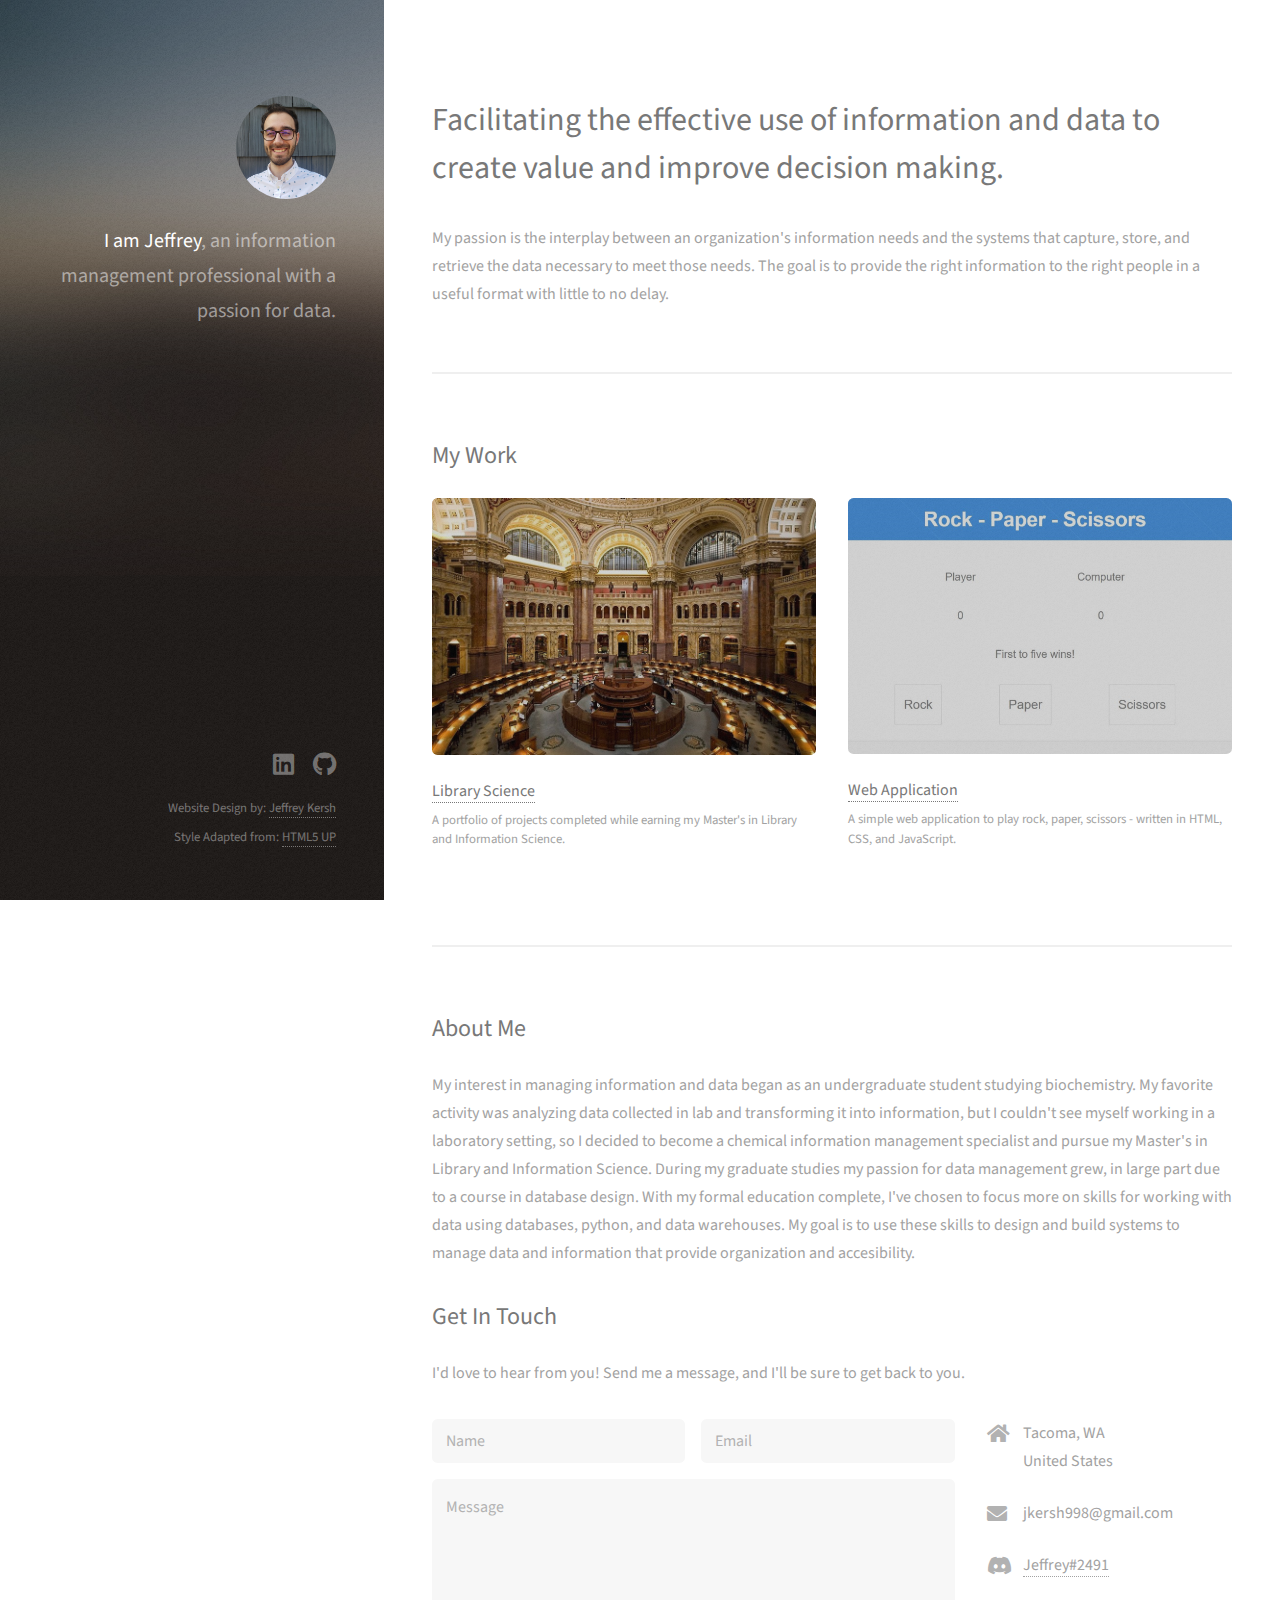
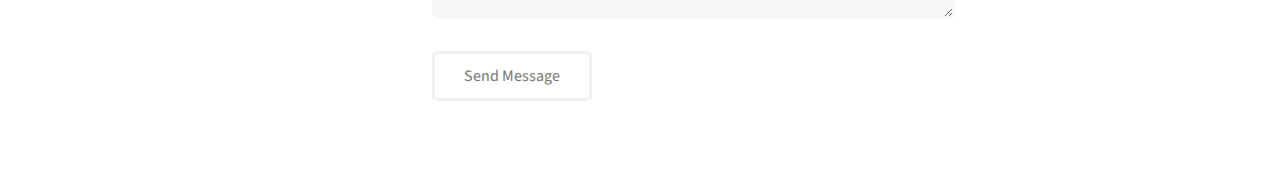
==== commit 50f7a49f: "Moved 'About Me' to Bottom to Focus on Work Section" ====
--- a/index.html
+++ b/index.html
@@ -39,14 +39,6 @@
 						<p>My passion is the interplay between an organization's information needs and the systems that capture, store, and retrieve the data necessary to meet those needs.
 							The goal is to provide the right information to the right people in a useful format with little to no delay.
 						</p>
-						<h3>About me</h3>
-						<p>My interest in managing information and data began as an undergraduate student studying biochemistry. My favorite activity was analyzing data collected in lab and transforming
-							it into information, but I couldn't see myself working in a laboratory setting, so I decided to become a chemical information management specialist and pursue my Master's in 
-							Library and Information Science. During my graduate studies my passion for data management grew, in large part due to a course in database design. With my formal education complete, 
-							I've chosen to focus more on skills for working with data using databases, python, and data warehouses. My goal is to use these skills to design and build systems to manage data 
-							and information that provide organization and accesibility.
-							<!-- timeline - use images to clarify -->
-						</p>
 						<!-- <ul class="actions">
 							<li><a href="#" class="button">Learn More</a></li>
 						</ul> -->
@@ -54,7 +46,7 @@
 
 				<!-- Two -->
 					<section id="two">
-						<h2>Recent Work</h2>
+						<h2>My Work</h2>
 						<div class="row">
 							<!-- <article class="col-6 col-12-xsmall work-item">
 								<a href="images/fulls/01.jpg" class="image fit thumb"><img src="images/thumbs/01.jpg" alt="" /></a>
@@ -77,7 +69,7 @@
 								<p>A portfolio of projects completed while earning my Master's in Library and Information Science.</p>
 							</article>
 							<article class="col-6 col-12-xsmall work-item">
-								<a href="https://jeffrey-kersh.github.io/rock-paper-scissors/" class="image fit thumb"><img src="images/thumbs/04.jpg" alt="" /></a>
+								<a href="https://jeffrey-kersh.github.io/rock-paper-scissors/" target="_blank" class="image fit thumb"><img src="images/thumbs/04.jpg" alt="" /></a>
 								<h3><a href="https://jeffrey-kersh.github.io/rock-paper-scissors/" target="_blank">Web Application</a></h3>
 								<p>A simple web application to play rock, paper, scissors - written in HTML, CSS, and JavaScript.</p>
 							</article>
@@ -94,6 +86,14 @@
 
 				<!-- Three -->
 					<section id="three">
+						<h2>About Me</h3>
+						<p>My interest in managing information and data began as an undergraduate student studying biochemistry. My favorite activity was analyzing data collected in lab and transforming
+							it into information, but I couldn't see myself working in a laboratory setting, so I decided to become a chemical information management specialist and pursue my Master's in 
+							Library and Information Science. During my graduate studies my passion for data management grew, in large part due to a course in database design. With my formal education complete, 
+							I've chosen to focus more on skills for working with data using databases, python, and data warehouses. My goal is to use these skills to design and build systems to manage data 
+							and information that provide organization and accesibility.
+							<!-- timeline - use images to clarify -->
+						</p>
 						<h2>Get In Touch</h2>
 						<p>I'd love to hear from you! Send me a message, and I'll be sure to get back to you.</p>
 						<div class="row">
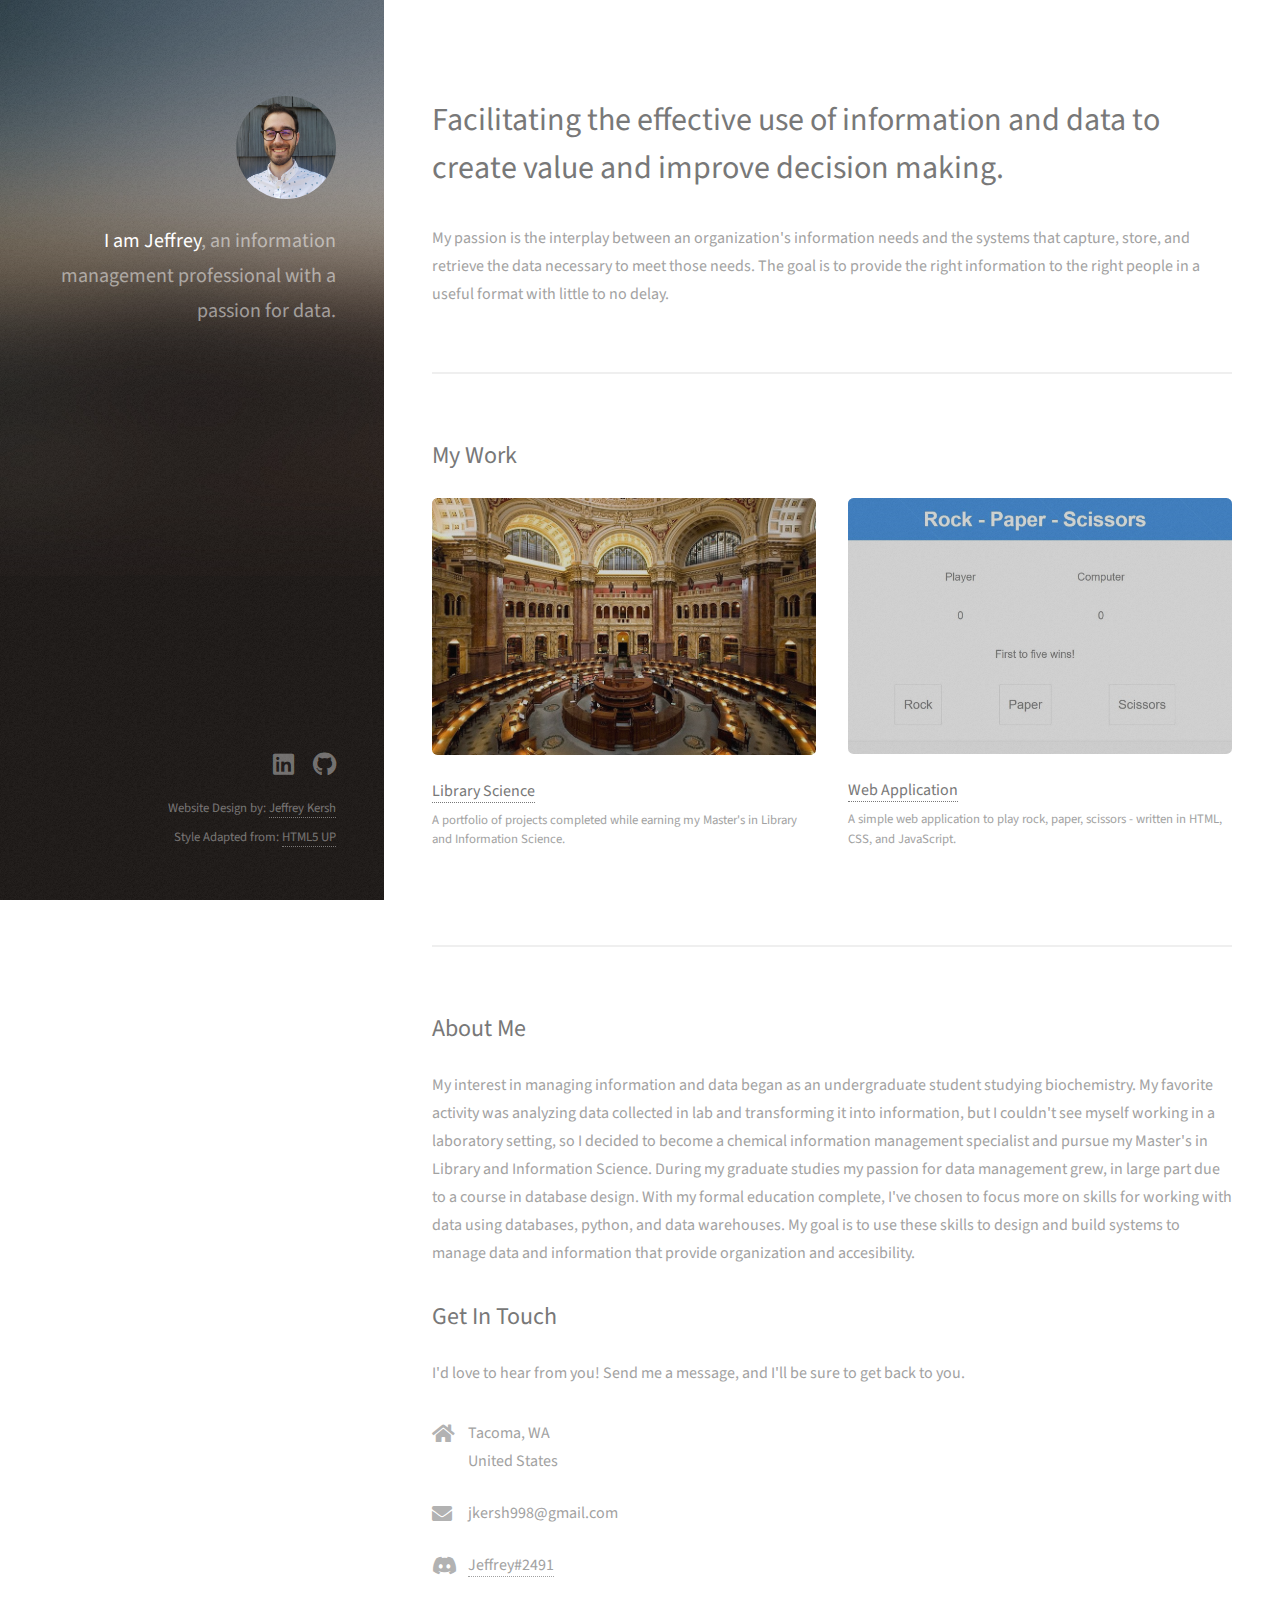
==== commit e6df5546: "hide form until it is fixed" ====
--- a/index.html
+++ b/index.html
@@ -97,7 +97,7 @@
 						<h2>Get In Touch</h2>
 						<p>I'd love to hear from you! Send me a message, and I'll be sure to get back to you.</p>
 						<div class="row">
-							<div class="col-8 col-12-small">
+<!-- 							<div class="col-8 col-12-small">
 								<form method="post" action="#">
 									<div class="row gtr-uniform gtr-50">
 										<div class="col-6 col-12-xsmall"><input type="text" name="name" id="name" placeholder="Name" /></div>
@@ -108,7 +108,7 @@
 								<ul class="actions">
 									<li><input type="submit" value="Send Message" /></li>
 								</ul>
-							</div>
+							</div> -->
 							<div class="col-4 col-12-small">
 								<ul class="labeled-icons">
 									<li>
@@ -479,4 +479,4 @@
 			<script src="assets/js/main.js"></script>
 
 	</body>
-</html>+</html>
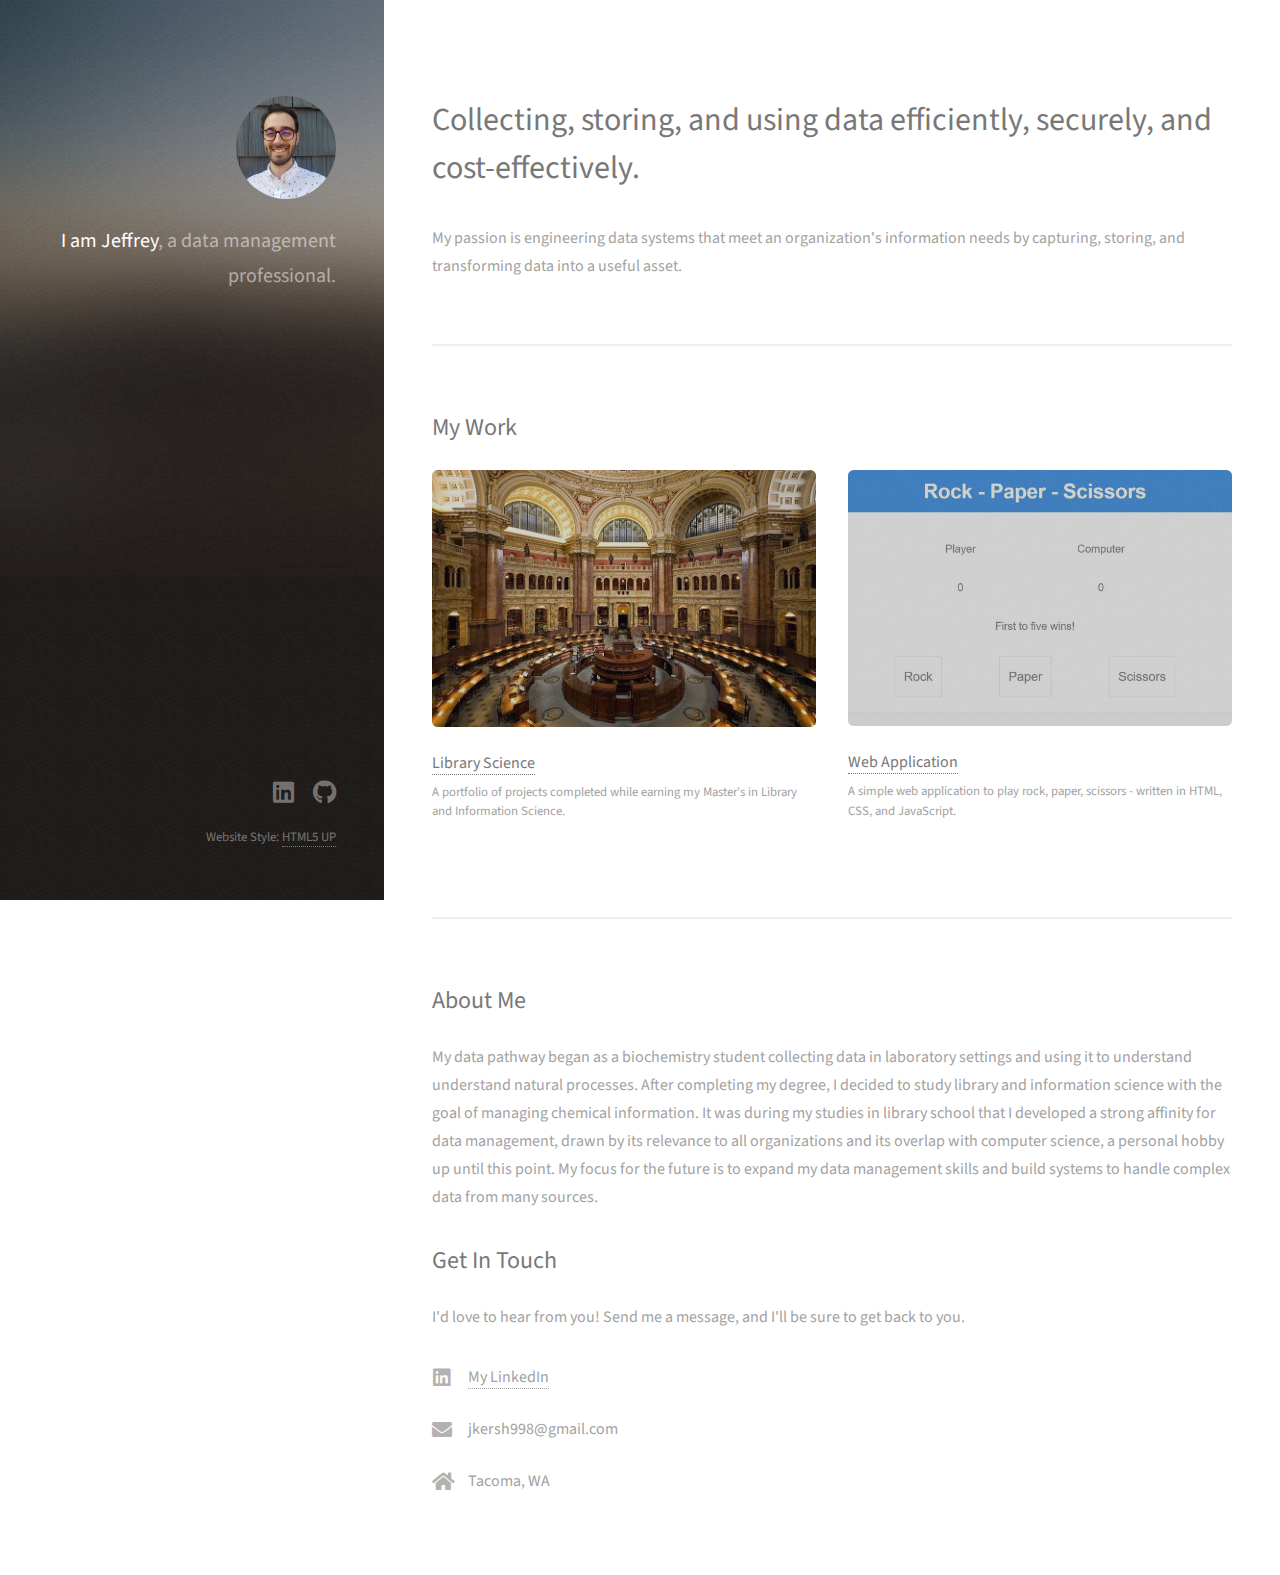
==== commit 182a6ea0: "Writing revisions - clarify meaning" ====
--- a/index.html
+++ b/index.html
@@ -20,8 +20,7 @@
 			<header id="header">
 				<div class="inner">
 					<a href="#" class="image avatar"><img src="images/avatar.png" alt="" /></a>
-					<h1><strong>I am Jeffrey</strong>, an information management professional <br />
-						with a passion for data. 
+					<h1><strong>I am Jeffrey</strong>, a data management professional.<br />
 						<!-- and aspiring <a href="https://www.codecademy.com/resources/blog/what-does-a-data-engineer-do/">data engineer</a>. -->
 					</h1>
 				</div>
@@ -33,11 +32,10 @@
 				<!-- One -->
 					<section id="one">
 						<header class="major">
-							<h2>Facilitating the effective use of information and data to create value and improve decision making.<br />
+							<h2>Collecting, storing, and using data efficiently, securely, and cost-effectively.<br />
 							</h2>
 						</header>
-						<p>My passion is the interplay between an organization's information needs and the systems that capture, store, and retrieve the data necessary to meet those needs.
-							The goal is to provide the right information to the right people in a useful format with little to no delay.
+						<p>My passion is engineering data systems that meet an organization's information needs by capturing, storing, and transforming data into a useful asset.
 						</p>
 						<!-- <ul class="actions">
 							<li><a href="#" class="button">Learn More</a></li>
@@ -87,12 +85,11 @@
 				<!-- Three -->
 					<section id="three">
 						<h2>About Me</h3>
-						<p>My interest in managing information and data began as an undergraduate student studying biochemistry. My favorite activity was analyzing data collected in lab and transforming
-							it into information, but I couldn't see myself working in a laboratory setting, so I decided to become a chemical information management specialist and pursue my Master's in 
-							Library and Information Science. During my graduate studies my passion for data management grew, in large part due to a course in database design. With my formal education complete, 
-							I've chosen to focus more on skills for working with data using databases, python, and data warehouses. My goal is to use these skills to design and build systems to manage data 
-							and information that provide organization and accesibility.
-							<!-- timeline - use images to clarify -->
+						<p>
+							My data pathway began as a biochemistry student collecting data in laboratory settings and using it to understand understand natural processes. After completing my degree, I decided to 
+							study library and information science with the goal of managing chemical information. It was during my studies in library school that I developed a strong affinity for data management, 
+							drawn by its relevance to all organizations and its overlap with computer science, a personal hobby up until this point. My focus for the future is to expand my data management skills 
+							and build systems to handle complex data from many sources.
 						</p>
 						<h2>Get In Touch</h2>
 						<p>I'd love to hear from you! Send me a message, and I'll be sure to get back to you.</p>
@@ -111,22 +108,22 @@
 							</div> -->
 							<div class="col-4 col-12-small">
 								<ul class="labeled-icons">
-									<li>
-										<h3 class="icon solid fa-home"><span class="label">Address</span></h3>
-										Tacoma, WA<br />
-										United States
-									</li>
 									<!-- <li>
 										<h3 class="icon solid fa-mobile-alt"><span class="label">Phone</span></h3>
 										208-449-7172
 									</li> -->
 									<li>
+										<h3 class="icon brands fa-linkedin"><span class="label">LinkedIn</span></h3>
+										<a href="https://www.linkedin.com/in/jeffrey-kersh/" target="_blank">My LinkedIn</a>
+									</li>
+									<li>
 										<h3 class="icon solid fa-envelope"><span class="label">Email</span></h3>
 										jkersh998@gmail.com
 									</li>
 									<li>
-										<h3 class="icon brands fa-discord"><span class="label">Discord</span></h3>
-										<a href="https://discord.com/channels/Jeffrey#2491" target="_blank">Jeffrey#2491</a>
+										<h3 class="icon solid fa-home"><span class="label">Address</span></h3>
+										Tacoma, WA<br />
+										<!-- United States -->
 									</li>
 								</ul>
 							</div>
@@ -464,8 +461,7 @@
 					</ul>
 					<ul class="copyright">
 						<!-- <li>&copy; Untitled</li> -->
-						<li>Website Design by: <a href="https://www.jeffreykersh.com">Jeffrey Kersh</a></li>
-						<li>Style Adapted from: <a href="http://html5up.net">HTML5 UP</a></li>
+						<li>Website Style: <a href="http://html5up.net">HTML5 UP</a></li>
 					</ul>
 				</div>
 			</footer>
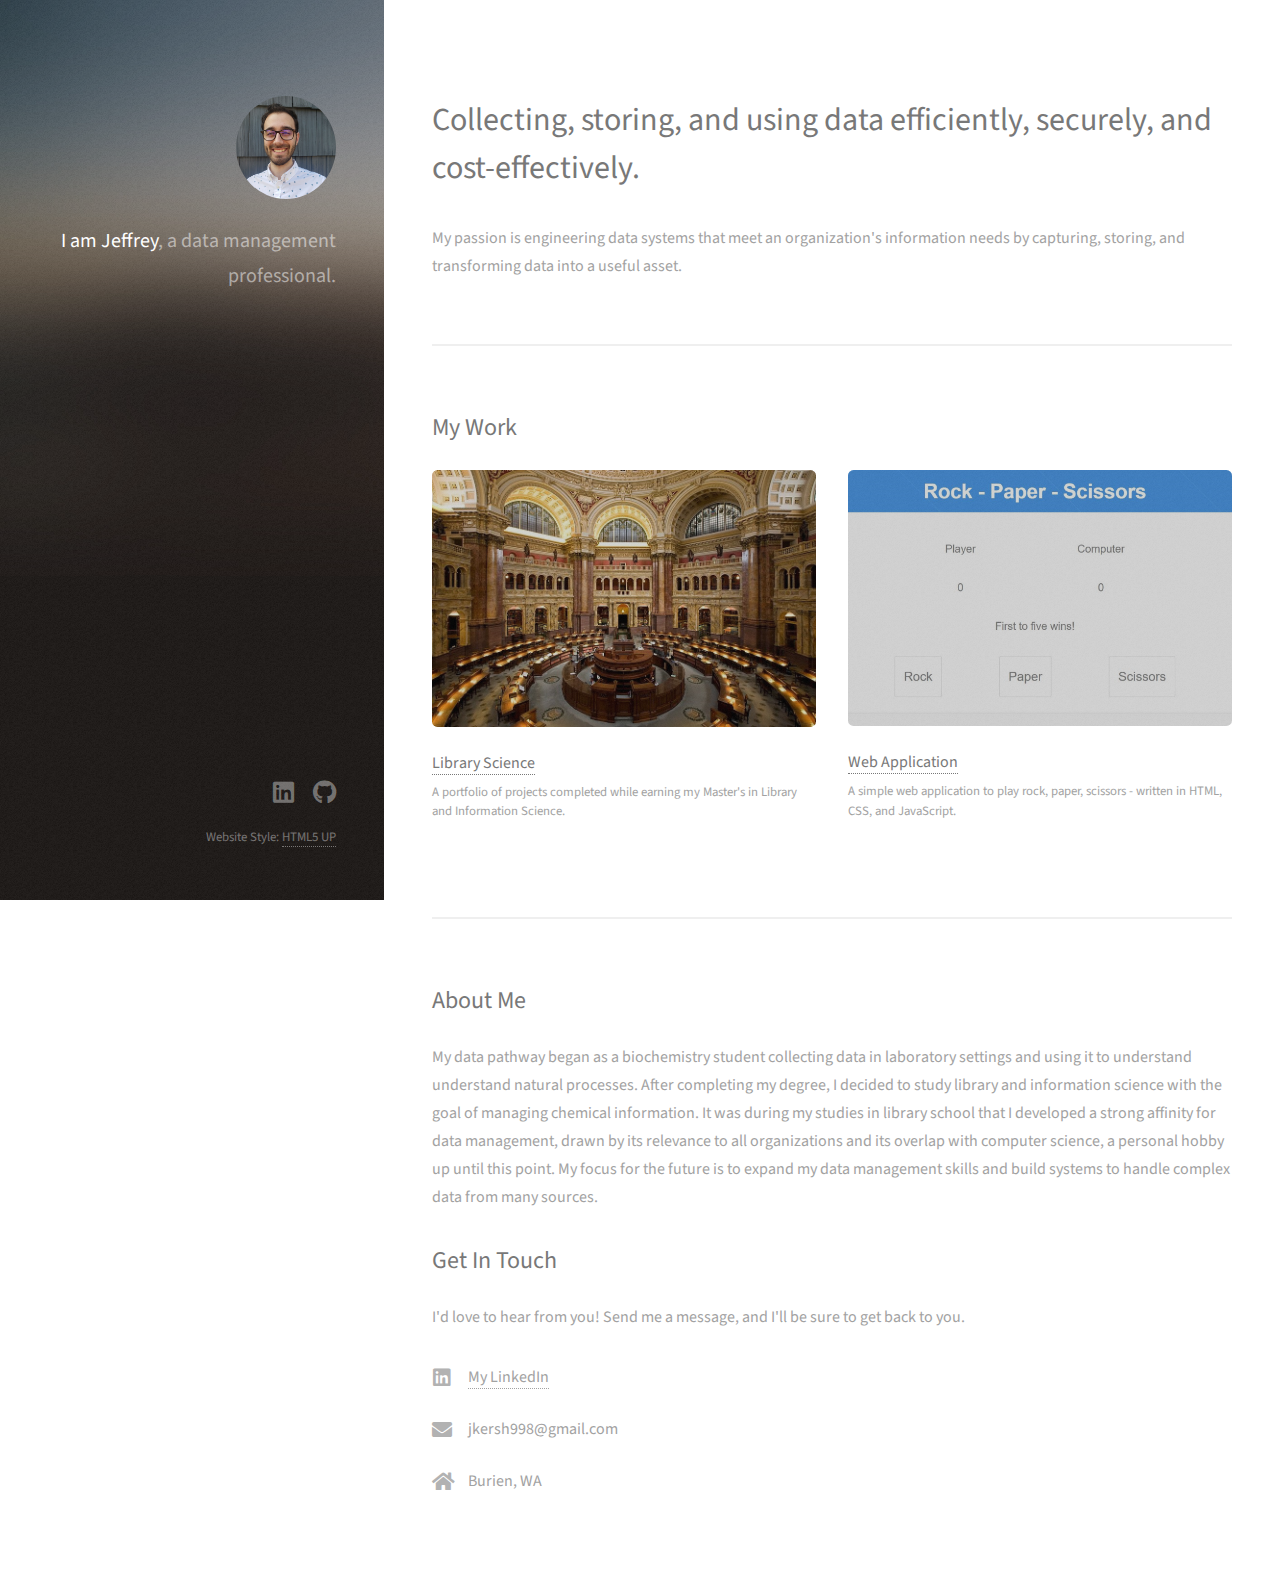
==== commit 7071331f: "Update city location" ====
--- a/index.html
+++ b/index.html
@@ -122,7 +122,7 @@
 									</li>
 									<li>
 										<h3 class="icon solid fa-home"><span class="label">Address</span></h3>
-										Tacoma, WA<br />
+										Burien, WA<br />
 										<!-- United States -->
 									</li>
 								</ul>
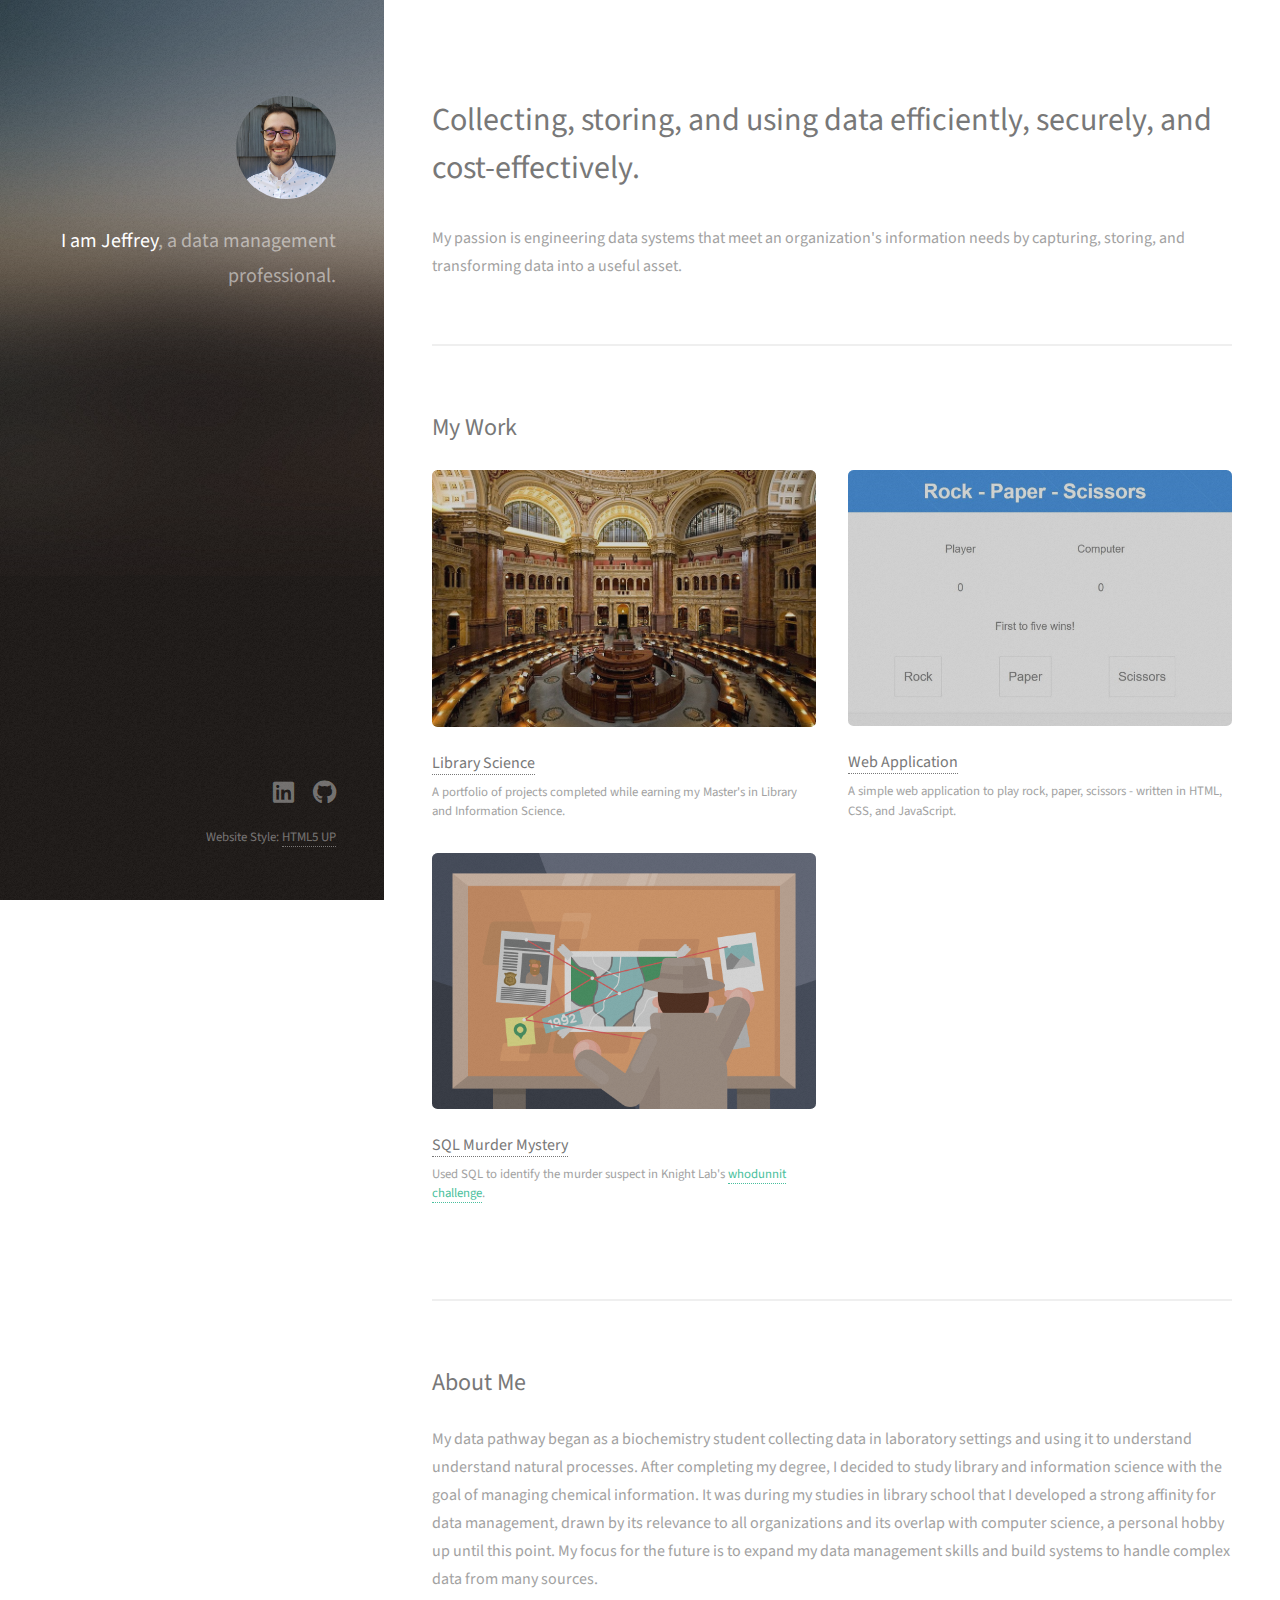
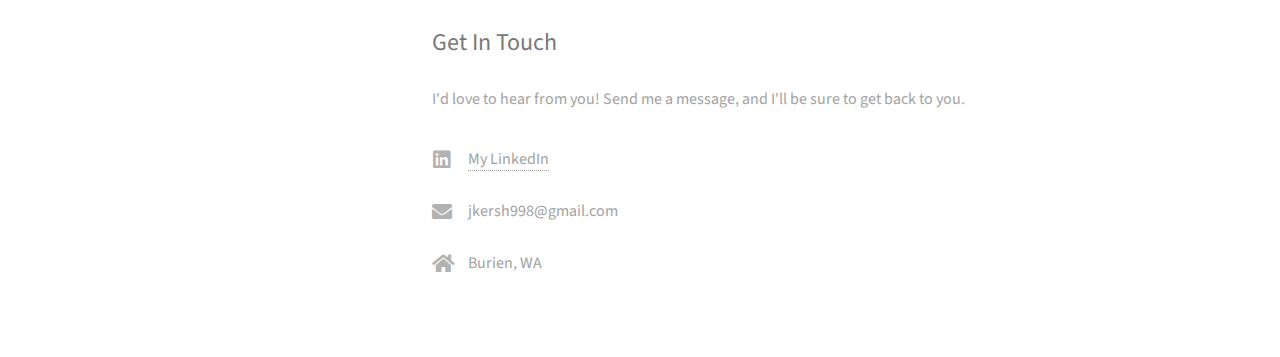
==== commit 2b465b4a: "Added SQL challenge to portfolio" ====
--- a/index.html
+++ b/index.html
@@ -71,6 +71,11 @@
 								<h3><a href="https://jeffrey-kersh.github.io/rock-paper-scissors/" target="_blank">Web Application</a></h3>
 								<p>A simple web application to play rock, paper, scissors - written in HTML, CSS, and JavaScript.</p>
 							</article>
+							<article class="col-6 col-12-xsmall work-item">
+								<a href="https://docs.google.com/document/d/1TwE28AD_HE3qYJ2BSjGEE65rEyjtve91icSeDKXaqrU/edit?usp=sharing" target="_blank" class="image fit thumb"><img src="images/thumbs/07.png" alt="" /></a>
+								<h3><a href="https://docs.google.com/document/d/1TwE28AD_HE3qYJ2BSjGEE65rEyjtve91icSeDKXaqrU/edit?usp=sharing" target="_blank">SQL Murder Mystery</a></h3>
+								<p>Used SQL to identify the murder suspect in Knight Lab's <a href="https://mystery.knightlab.com/" target="_blank">whodunnit challenge</a>. </p>
+							</article>
 							<!-- <article class="col-6 col-12-xsmall work-item">
 								<a href="images/fulls/05.jpg" class="image fit thumb"><img src="images/thumbs/05.jpg" alt="" /></a>
 								<h3>Excel</h3>
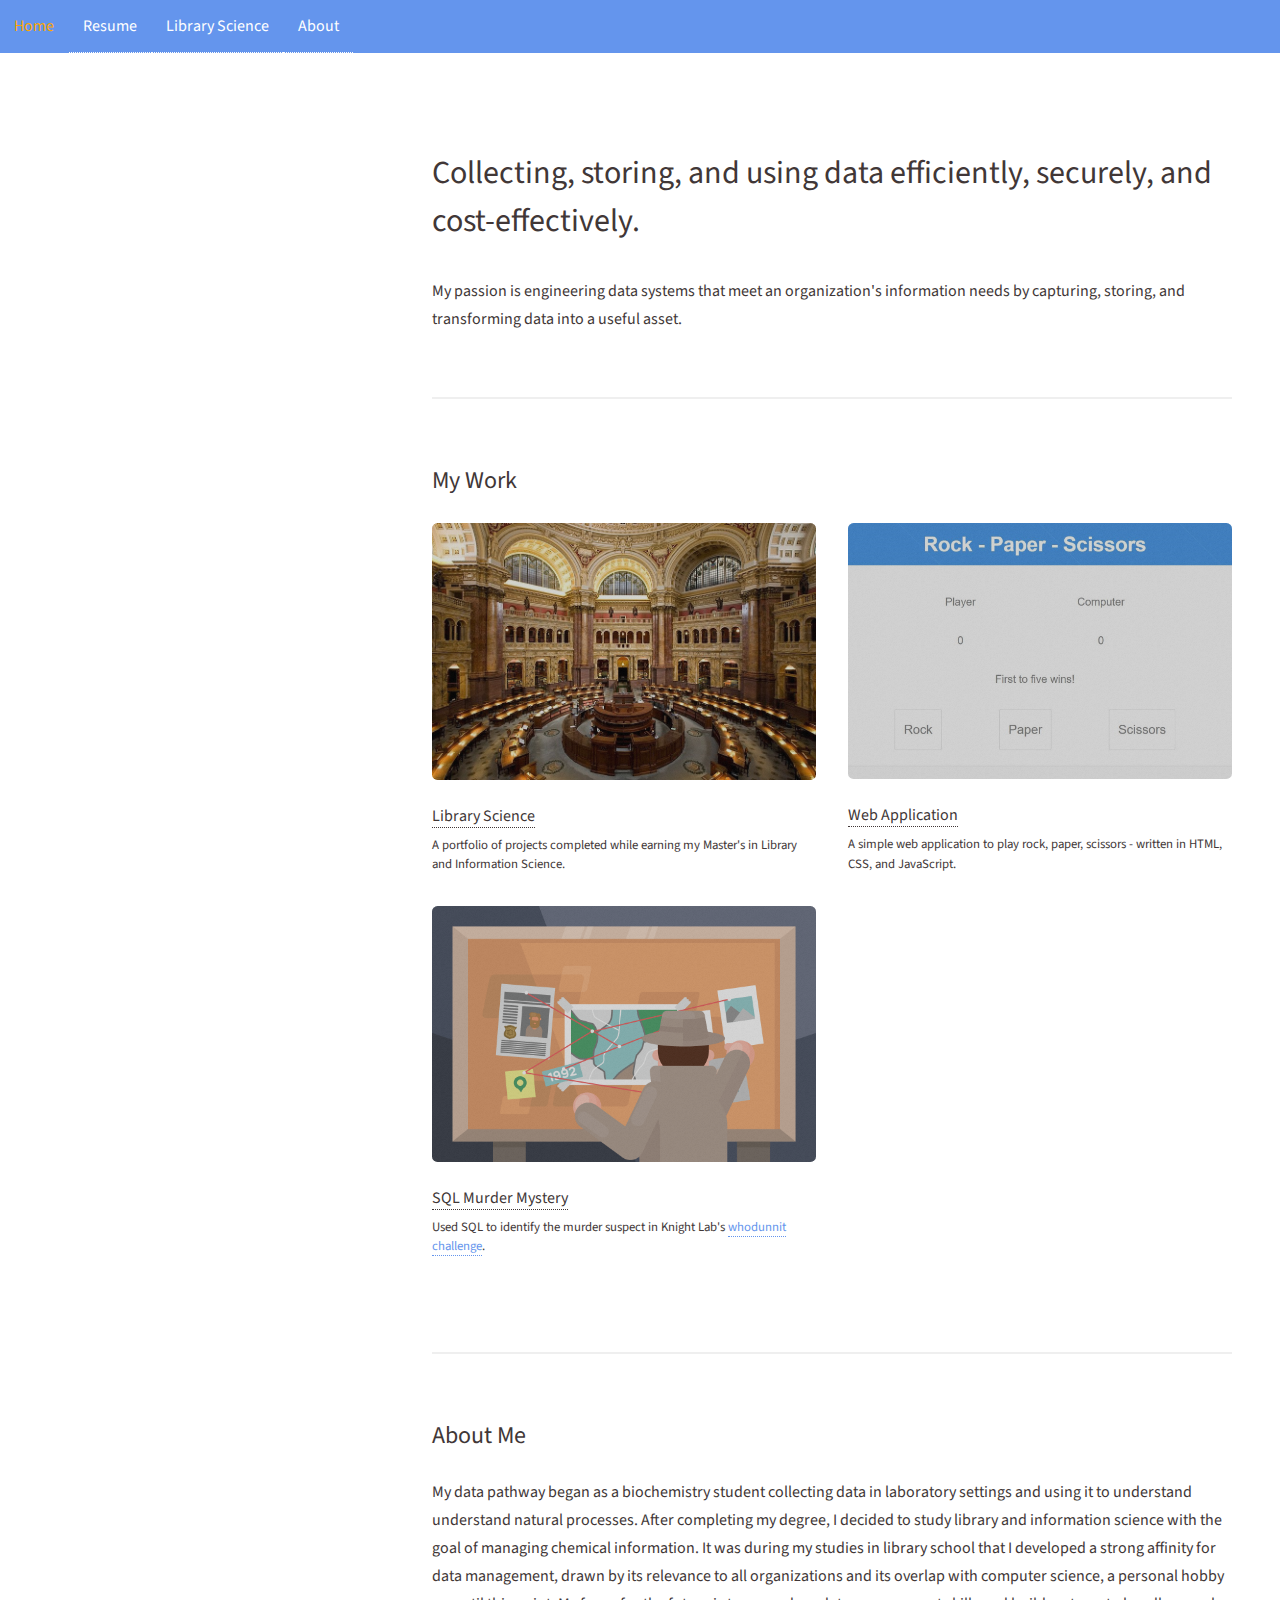
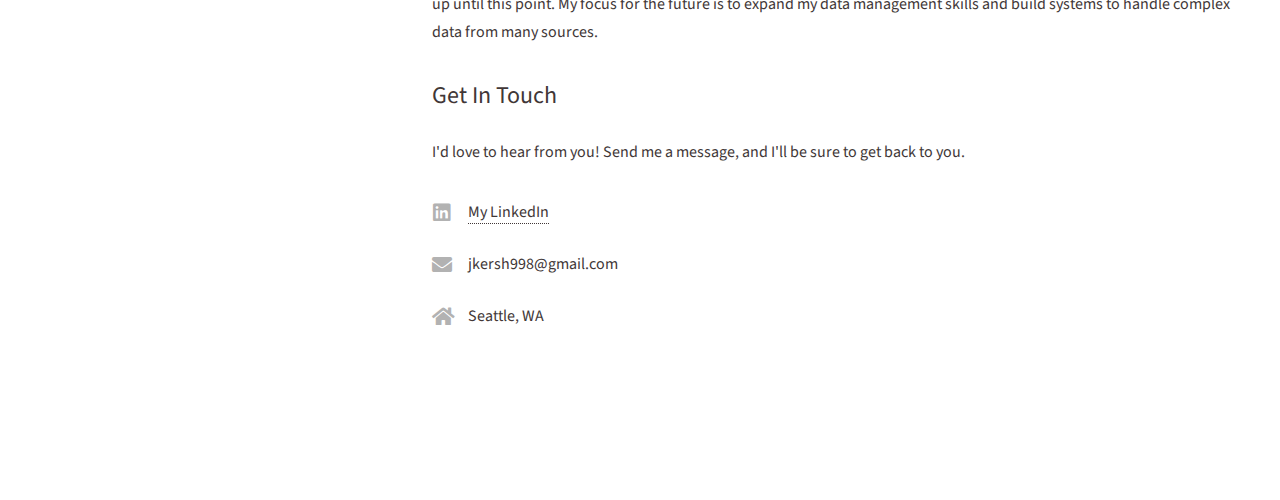
==== commit bd42c276: "Added nav bar, personalized styling, added resume" ====
--- a/index.html
+++ b/index.html
@@ -17,18 +17,30 @@
 	<body class="is-preload">
 
 		<!-- Header -->
-			<header id="header">
+			<!-- <header id="header">
 				<div class="inner">
 					<a href="#" class="image avatar"><img src="images/avatar.png" alt="" /></a>
 					<h1><strong>I am Jeffrey</strong>, a data management professional.<br />
-						<!-- and aspiring <a href="https://www.codecademy.com/resources/blog/what-does-a-data-engineer-do/">data engineer</a>. -->
 					</h1>
 				</div>
-			</header>
+			</header> -->
+
+			<div class="topnav">
+				<a href="./index.html">Home</a>
+				<a href="./pages/resume.html">Resume</a>
+				<a href="./pages/library_science/lib_portfolio.html">Library Science</a>
+				<!-- <a href="#home">Web Development</a>
+				<a href="#home">Excel</a>
+				<a href="#home">Python</a>
+				<a href="#home">Data Visualization</a> -->
+				<a href="#three">About</a>
+			</div>
+
+
 
 		<!-- Main -->
 			<div id="main">
-
+				
 				<!-- One -->
 					<section id="one">
 						<header class="major">
@@ -62,8 +74,8 @@
 								<p>An open-source ETL pipeline to prepare data for analysis.</p>
 							</article> -->
 							<article class="col-6 col-12-xsmall work-item">
-								<a href="https://emporia.digication.com/jeffrey-kersh-slim-portfolio/Introduction" target="_blank" class="image fit thumb"><img src="images/thumbs/06.jpg" alt="" /></a>
-								<h3><a href="https://emporia.digication.com/jeffrey-kersh-slim-portfolio/Introduction" target="_blank">Library Science</a></h3>
+								<a href="pages/library_science/lib_portfolio.html" class="image fit thumb"><img src="images/thumbs/06.jpg" alt="" /></a>
+								<h3><a href="pages/library_science/lib_portfolio.html">Library Science</a></h3>
 								<p>A portfolio of projects completed while earning my Master's in Library and Information Science.</p>
 							</article>
 							<article class="col-6 col-12-xsmall work-item">
@@ -127,7 +139,7 @@
 									</li>
 									<li>
 										<h3 class="icon solid fa-home"><span class="label">Address</span></h3>
-										Burien, WA<br />
+										Seattle, WA<br />
 										<!-- United States -->
 									</li>
 								</ul>
--- a/assets/css/main.css
+++ b/assets/css/main.css
@@ -29,12 +29,118 @@
 footer, header, hgroup, menu, nav, section {
 	display: block;}
 
+.topnav {
+	background-color: cornflowerblue;
+	overflow: hidden;
+}
+	  
+/* Style the links inside the navigation bar */
+.topnav a {
+	float: left;
+	color: white;
+	text-align: center;
+	padding: .75em 0.9em;
+	text-decoration: none;
+	font-size: 1em;
+}
+	  
+/* Change the color of links on hover */
+.topnav a:hover {
+	background-color: cornflowerblue;
+	color: black;
+}
+	  
+/* Add a color to the active/current link */
+.topnav a.active {
+	background-color: cornflowerblue;
+	color: white;
+}
+
+#resume-main {
+	margin: auto;
+	max-width: 80vw;
+	padding: 2em 15vw 4em 15vw;
+	font-family: Garamond;
+}
+
+#resume-name {
+	color: black;
+	text-align: center;
+	margin-bottom: 0;
+	font-weight: bold;
+}
+
+#resume-contact-info{
+	color: black;
+	text-align: center;
+}
+
+.resume-skills{
+	color: black;
+	padding-left: 3vw;
+	flex: 1;
+}
+
+.resume-flex-container {
+	display: flex;
+}
+
+#resume-experience{
+	color: black;
+	border-top: solid 2px #efefef;
+	margin: 1em 0 0 0;
+	padding: 1em 0 0 0;
+}
+
+#resume-education{
+	color: black;
+	border-top: solid 2px #efefef;
+	margin: 1em 0 0 0;
+	padding: 1em 0 0 0;
+}
+
+#resume-certificates{
+	color: black;
+	border-top: solid 2px #efefef;
+	margin: 1em 0 0 0;
+	padding: 1em 0 0 0;
+}
+
+.resume-headings {
+	/* color: black; */
+	color: cornflowerblue;
+	font-weight: bold;
+	margin-bottom: 0;
+}
+
+.resume-subheadings {
+	color: black;
+	margin-bottom: 0;
+	font-size:large;
+}
+
+.resume-subsubheadings {
+	color: cornflowerblue;
+	margin-bottom: 0;
+	font-weight: bold;
+}
+
+.resume-subsection {
+	padding-left: 4vw;
+	/* border-color: cornflowerblue;
+	border-style: solid;
+	border-width: 10px; */
+	padding-bottom: 0;
+	margin-bottom: 0;
+}
+
 body {
 	line-height: 1;
 }
 
 ol, ul {
-	list-style: none;
+	/* list-style: none; */
+	margin-bottom: 1em;
 }
 
 blockquote, q {
@@ -98,7 +204,7 @@
 		}
 
 	body, input, select, textarea {
-		color: #a2a2a2;
+		color: #413737;
 		font-family: "Source Sans Pro", Helvetica, sans-serif;
 		font-size: 16pt;
 		font-weight: 400;
@@ -111,13 +217,13 @@
 		-ms-transition: color 0.2s ease-in-out, border-color 0.2s ease-in-out;
 		transition: color 0.2s ease-in-out, border-color 0.2s ease-in-out;
 		border-bottom: dotted 1px;
-		color: #49bf9d;
+		color: cornflowerblue;
 		text-decoration: none;
 	}
 
 		a:hover {
 			border-bottom-color: transparent;
-			color: #49bf9d !important;
+			color: orange !important;
 			text-decoration: none;
 		}
 
@@ -135,7 +241,7 @@
 	}
 
 	h1, h2, h3, h4, h5, h6 {
-		color: #787878;
+		color: #413737;
 		font-weight: 400;
 		line-height: 1em;
 		margin: 0 0 1em 0;
@@ -2682,10 +2788,12 @@
 /* Main */
 
 	#main {
-		margin-left: 35%;
-		max-width: 54em;
-		padding: 8em 4em 4em 4em;
-		width: calc(100% - 35%);
+		/* margin-left: 35%; */
+		/* max-width: 54em; */
+		margin: auto;
+		max-width: 80vw;
+		padding: 4em 4em 4em 4em;
+		/* width: calc(100% - 35%); */
 	}
 
 		#main > section {
